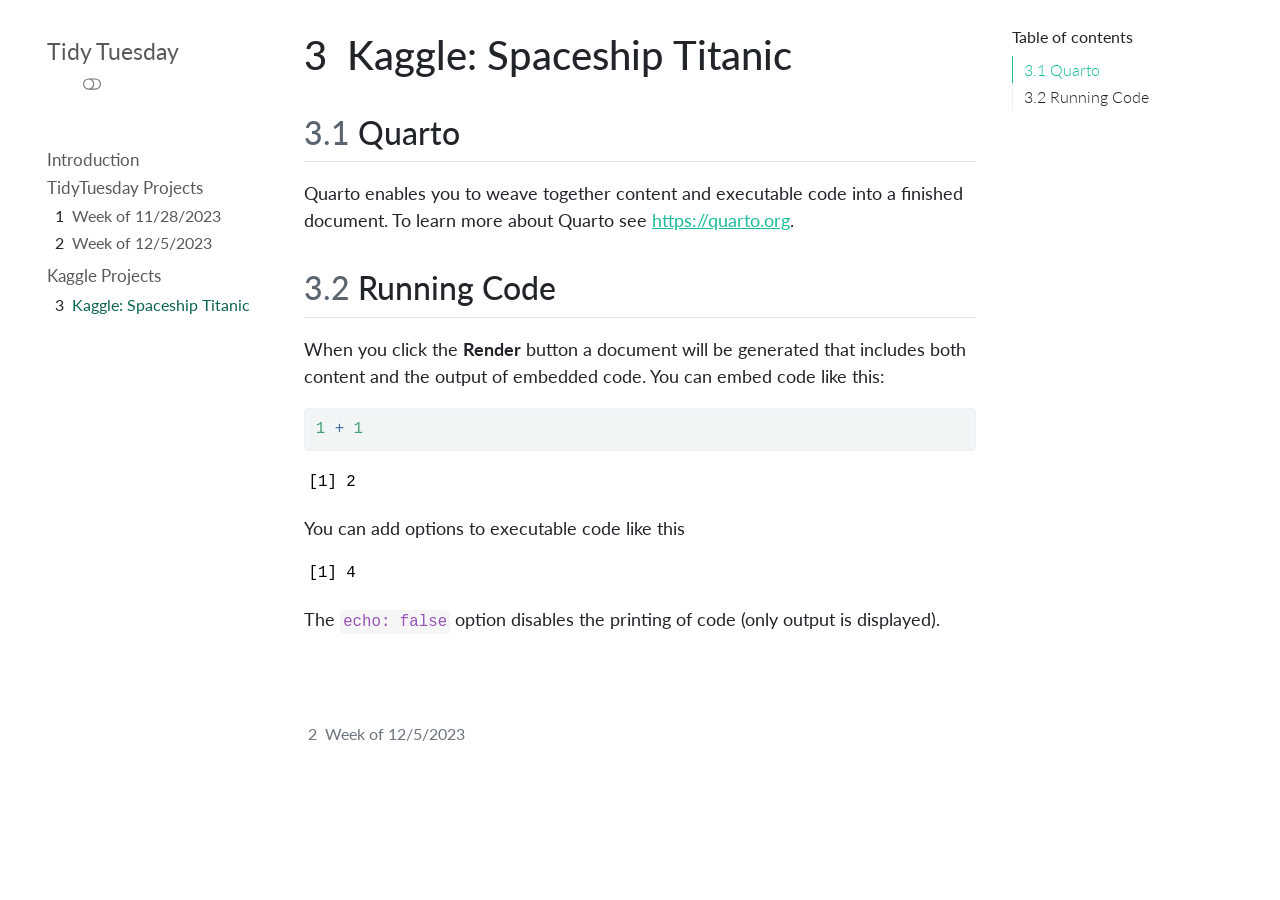
==== docs/kaggle_1_spaceship.html @ 932d3e87 "adding new section to bookdown" ====
<!DOCTYPE html>
<html xmlns="http://www.w3.org/1999/xhtml" lang="en" xml:lang="en"><head>

<meta charset="utf-8">
<meta name="generator" content="quarto-1.2.475">

<meta name="viewport" content="width=device-width, initial-scale=1.0, user-scalable=yes">


<title>Tidy Tuesday - 3&nbsp; Kaggle: Spaceship Titanic</title>
<style>
code{white-space: pre-wrap;}
span.smallcaps{font-variant: small-caps;}
div.columns{display: flex; gap: min(4vw, 1.5em);}
div.column{flex: auto; overflow-x: auto;}
div.hanging-indent{margin-left: 1.5em; text-indent: -1.5em;}
ul.task-list{list-style: none;}
ul.task-list li input[type="checkbox"] {
  width: 0.8em;
  margin: 0 0.8em 0.2em -1.6em;
  vertical-align: middle;
}
pre > code.sourceCode { white-space: pre; position: relative; }
pre > code.sourceCode > span { display: inline-block; line-height: 1.25; }
pre > code.sourceCode > span:empty { height: 1.2em; }
.sourceCode { overflow: visible; }
code.sourceCode > span { color: inherit; text-decoration: inherit; }
div.sourceCode { margin: 1em 0; }
pre.sourceCode { margin: 0; }
@media screen {
div.sourceCode { overflow: auto; }
}
@media print {
pre > code.sourceCode { white-space: pre-wrap; }
pre > code.sourceCode > span { text-indent: -5em; padding-left: 5em; }
}
pre.numberSource code
  { counter-reset: source-line 0; }
pre.numberSource code > span
  { position: relative; left: -4em; counter-increment: source-line; }
pre.numberSource code > span > a:first-child::before
  { content: counter(source-line);
    position: relative; left: -1em; text-align: right; vertical-align: baseline;
    border: none; display: inline-block;
    -webkit-touch-callout: none; -webkit-user-select: none;
    -khtml-user-select: none; -moz-user-select: none;
    -ms-user-select: none; user-select: none;
    padding: 0 4px; width: 4em;
    color: #aaaaaa;
  }
pre.numberSource { margin-left: 3em; border-left: 1px solid #aaaaaa;  padding-left: 4px; }
div.sourceCode
  {   }
@media screen {
pre > code.sourceCode > span > a:first-child::before { text-decoration: underline; }
}
code span.al { color: #ff0000; font-weight: bold; } /* Alert */
code span.an { color: #60a0b0; font-weight: bold; font-style: italic; } /* Annotation */
code span.at { color: #7d9029; } /* Attribute */
code span.bn { color: #40a070; } /* BaseN */
code span.bu { color: #008000; } /* BuiltIn */
code span.cf { color: #007020; font-weight: bold; } /* ControlFlow */
code span.ch { color: #4070a0; } /* Char */
code span.cn { color: #880000; } /* Constant */
code span.co { color: #60a0b0; font-style: italic; } /* Comment */
code span.cv { color: #60a0b0; font-weight: bold; font-style: italic; } /* CommentVar */
code span.do { color: #ba2121; font-style: italic; } /* Documentation */
code span.dt { color: #902000; } /* DataType */
code span.dv { color: #40a070; } /* DecVal */
code span.er { color: #ff0000; font-weight: bold; } /* Error */
code span.ex { } /* Extension */
code span.fl { color: #40a070; } /* Float */
code span.fu { color: #06287e; } /* Function */
code span.im { color: #008000; font-weight: bold; } /* Import */
code span.in { color: #60a0b0; font-weight: bold; font-style: italic; } /* Information */
code span.kw { color: #007020; font-weight: bold; } /* Keyword */
code span.op { color: #666666; } /* Operator */
code span.ot { color: #007020; } /* Other */
code span.pp { color: #bc7a00; } /* Preprocessor */
code span.sc { color: #4070a0; } /* SpecialChar */
code span.ss { color: #bb6688; } /* SpecialString */
code span.st { color: #4070a0; } /* String */
code span.va { color: #19177c; } /* Variable */
code span.vs { color: #4070a0; } /* VerbatimString */
code span.wa { color: #60a0b0; font-weight: bold; font-style: italic; } /* Warning */
</style>


<script src="site_libs/quarto-nav/quarto-nav.js"></script>
<script src="site_libs/quarto-nav/headroom.min.js"></script>
<script src="site_libs/clipboard/clipboard.min.js"></script>
<script src="site_libs/quarto-search/autocomplete.umd.js"></script>
<script src="site_libs/quarto-search/fuse.min.js"></script>
<script src="site_libs/quarto-search/quarto-search.js"></script>
<meta name="quarto:offset" content="./">
<link href="./week_12-5-2023.html" rel="prev">
<script src="site_libs/quarto-html/quarto.js"></script>
<script src="site_libs/quarto-html/popper.min.js"></script>
<script src="site_libs/quarto-html/tippy.umd.min.js"></script>
<script src="site_libs/quarto-html/anchor.min.js"></script>
<link href="site_libs/quarto-html/tippy.css" rel="stylesheet">
<link href="site_libs/quarto-html/quarto-syntax-highlighting.css" rel="stylesheet" class="quarto-color-scheme" id="quarto-text-highlighting-styles">
<link href="site_libs/quarto-html/quarto-syntax-highlighting-dark.css" rel="prefetch" class="quarto-color-scheme quarto-color-alternate" id="quarto-text-highlighting-styles">
<script src="site_libs/bootstrap/bootstrap.min.js"></script>
<link href="site_libs/bootstrap/bootstrap-icons.css" rel="stylesheet">
<link href="site_libs/bootstrap/bootstrap.min.css" rel="stylesheet" class="quarto-color-scheme" id="quarto-bootstrap" data-mode="light">
<link href="site_libs/bootstrap/bootstrap-dark.min.css" rel="prefetch" class="quarto-color-scheme quarto-color-alternate" id="quarto-bootstrap" data-mode="dark">
<script id="quarto-search-options" type="application/json">{
  "location": "sidebar",
  "copy-button": false,
  "collapse-after": 3,
  "panel-placement": "start",
  "type": "textbox",
  "limit": 20,
  "language": {
    "search-no-results-text": "No results",
    "search-matching-documents-text": "matching documents",
    "search-copy-link-title": "Copy link to search",
    "search-hide-matches-text": "Hide additional matches",
    "search-more-match-text": "more match in this document",
    "search-more-matches-text": "more matches in this document",
    "search-clear-button-title": "Clear",
    "search-detached-cancel-button-title": "Cancel",
    "search-submit-button-title": "Submit"
  }
}</script>


</head>

<body class="nav-sidebar floating">

<div id="quarto-search-results"></div>
  <header id="quarto-header" class="headroom fixed-top">
  <nav class="quarto-secondary-nav" data-bs-toggle="collapse" data-bs-target="#quarto-sidebar" aria-controls="quarto-sidebar" aria-expanded="false" aria-label="Toggle sidebar navigation" onclick="if (window.quartoToggleHeadroom) { window.quartoToggleHeadroom(); }">
    <div class="container-fluid d-flex justify-content-between">
      <h1 class="quarto-secondary-nav-title"><span class="chapter-number">3</span>&nbsp; <span class="chapter-title">Kaggle: Spaceship Titanic</span></h1>
      <button type="button" class="quarto-btn-toggle btn" aria-label="Show secondary navigation">
        <i class="bi bi-chevron-right"></i>
      </button>
    </div>
  </nav>
</header>
<!-- content -->
<div id="quarto-content" class="quarto-container page-columns page-rows-contents page-layout-article">
<!-- sidebar -->
  <nav id="quarto-sidebar" class="sidebar collapse sidebar-navigation floating overflow-auto">
    <div class="pt-lg-2 mt-2 text-left sidebar-header">
    <div class="sidebar-title mb-0 py-0">
      <a href="./">Tidy Tuesday</a> 
        <div class="sidebar-tools-main tools-wide">
    <a href="https://erik-king-vargas.carrd.co/" title="" class="sidebar-tool px-1"><i class="bi bi-share-fill"></i></a>
    <a href="https://www.linkedin.com/in/erikkingvargas/" title="" class="sidebar-tool px-1"><i class="bi bi-linkedin"></i></a>
    <a href="mailto:erik.king.vargas@gmail.com" title="" class="sidebar-tool px-1"><i class="bi bi-envelope"></i></a>
    <a href="https://github.com/erikvvargas/tidytuesdayprojects" title="Source Code" class="sidebar-tool px-1"><i class="bi bi-github"></i></a>
  <a href="" class="quarto-color-scheme-toggle sidebar-tool" onclick="window.quartoToggleColorScheme(); return false;" title="Toggle dark mode"><i class="bi"></i></a>
</div>
    </div>
      </div>
      <div class="mt-2 flex-shrink-0 align-items-center">
        <div class="sidebar-search">
        <div id="quarto-search" class="" title="Search"></div>
        </div>
      </div>
    <div class="sidebar-menu-container"> 
    <ul class="list-unstyled mt-1">
        <li class="sidebar-item">
  <div class="sidebar-item-container"> 
  <a href="./index.html" class="sidebar-item-text sidebar-link">Introduction</a>
  </div>
</li>
        <li class="sidebar-item sidebar-item-section">
      <div class="sidebar-item-container"> 
            <a class="sidebar-item-text sidebar-link text-start" data-bs-toggle="collapse" data-bs-target="#quarto-sidebar-section-1" aria-expanded="true">TidyTuesday Projects</a>
          <a class="sidebar-item-toggle text-start" data-bs-toggle="collapse" data-bs-target="#quarto-sidebar-section-1" aria-expanded="true">
            <i class="bi bi-chevron-right ms-2"></i>
          </a> 
      </div>
      <ul id="quarto-sidebar-section-1" class="collapse list-unstyled sidebar-section depth1 show">  
          <li class="sidebar-item">
  <div class="sidebar-item-container"> 
  <a href="./week_11-28-2023.html" class="sidebar-item-text sidebar-link"><span class="chapter-number">1</span>&nbsp; <span class="chapter-title">Week of 11/28/2023</span></a>
  </div>
</li>
          <li class="sidebar-item">
  <div class="sidebar-item-container"> 
  <a href="./week_12-5-2023.html" class="sidebar-item-text sidebar-link"><span class="chapter-number">2</span>&nbsp; <span class="chapter-title">Week of 12/5/2023</span></a>
  </div>
</li>
      </ul>
  </li>
        <li class="sidebar-item sidebar-item-section">
      <div class="sidebar-item-container"> 
            <a class="sidebar-item-text sidebar-link text-start" data-bs-toggle="collapse" data-bs-target="#quarto-sidebar-section-2" aria-expanded="true">Kaggle Projects</a>
          <a class="sidebar-item-toggle text-start" data-bs-toggle="collapse" data-bs-target="#quarto-sidebar-section-2" aria-expanded="true">
            <i class="bi bi-chevron-right ms-2"></i>
          </a> 
      </div>
      <ul id="quarto-sidebar-section-2" class="collapse list-unstyled sidebar-section depth1 show">  
          <li class="sidebar-item">
  <div class="sidebar-item-container"> 
  <a href="./kaggle_1_spaceship.html" class="sidebar-item-text sidebar-link active"><span class="chapter-number">3</span>&nbsp; <span class="chapter-title">Kaggle: Spaceship Titanic</span></a>
  </div>
</li>
      </ul>
  </li>
    </ul>
    </div>
</nav>
<!-- margin-sidebar -->
    <div id="quarto-margin-sidebar" class="sidebar margin-sidebar">
        <nav id="TOC" role="doc-toc" class="toc-active">
    <h2 id="toc-title">Table of contents</h2>
   
  <ul>
  <li><a href="#quarto" id="toc-quarto" class="nav-link active" data-scroll-target="#quarto"><span class="toc-section-number">3.1</span>  Quarto</a></li>
  <li><a href="#running-code" id="toc-running-code" class="nav-link" data-scroll-target="#running-code"><span class="toc-section-number">3.2</span>  Running Code</a></li>
  </ul>
</nav>
    </div>
<!-- main -->
<main class="content" id="quarto-document-content">

<header id="title-block-header" class="quarto-title-block default">
<div class="quarto-title">
<h1 class="title d-none d-lg-block"><span class="chapter-number">3</span>&nbsp; <span class="chapter-title">Kaggle: Spaceship Titanic</span></h1>
</div>



<div class="quarto-title-meta">

    
  
    
  </div>
  

</header>

<section id="quarto" class="level2" data-number="3.1">
<h2 data-number="3.1" class="anchored" data-anchor-id="quarto"><span class="header-section-number">3.1</span> Quarto</h2>
<p>Quarto enables you to weave together content and executable code into a finished document. To learn more about Quarto see <a href="https://quarto.org" class="uri">https://quarto.org</a>.</p>
</section>
<section id="running-code" class="level2" data-number="3.2">
<h2 data-number="3.2" class="anchored" data-anchor-id="running-code"><span class="header-section-number">3.2</span> Running Code</h2>
<p>When you click the <strong>Render</strong> button a document will be generated that includes both content and the output of embedded code. You can embed code like this:</p>
<div class="cell">
<div class="sourceCode cell-code" id="cb1"><pre class="sourceCode r code-with-copy"><code class="sourceCode r"><span id="cb1-1"><a href="#cb1-1" aria-hidden="true" tabindex="-1"></a><span class="dv">1</span> <span class="sc">+</span> <span class="dv">1</span></span></code><button title="Copy to Clipboard" class="code-copy-button"><i class="bi"></i></button></pre></div>
<div class="cell-output cell-output-stdout">
<pre><code>[1] 2</code></pre>
</div>
</div>
<p>You can add options to executable code like this</p>
<div class="cell">
<div class="cell-output cell-output-stdout">
<pre><code>[1] 4</code></pre>
</div>
</div>
<p>The <code>echo: false</code> option disables the printing of code (only output is displayed).</p>


</section>

</main> <!-- /main -->
<script id="quarto-html-after-body" type="application/javascript">
window.document.addEventListener("DOMContentLoaded", function (event) {
  const toggleBodyColorMode = (bsSheetEl) => {
    const mode = bsSheetEl.getAttribute("data-mode");
    const bodyEl = window.document.querySelector("body");
    if (mode === "dark") {
      bodyEl.classList.add("quarto-dark");
      bodyEl.classList.remove("quarto-light");
    } else {
      bodyEl.classList.add("quarto-light");
      bodyEl.classList.remove("quarto-dark");
    }
  }
  const toggleBodyColorPrimary = () => {
    const bsSheetEl = window.document.querySelector("link#quarto-bootstrap");
    if (bsSheetEl) {
      toggleBodyColorMode(bsSheetEl);
    }
  }
  toggleBodyColorPrimary();  
  const disableStylesheet = (stylesheets) => {
    for (let i=0; i < stylesheets.length; i++) {
      const stylesheet = stylesheets[i];
      stylesheet.rel = 'prefetch';
    }
  }
  const enableStylesheet = (stylesheets) => {
    for (let i=0; i < stylesheets.length; i++) {
      const stylesheet = stylesheets[i];
      stylesheet.rel = 'stylesheet';
    }
  }
  const manageTransitions = (selector, allowTransitions) => {
    const els = window.document.querySelectorAll(selector);
    for (let i=0; i < els.length; i++) {
      const el = els[i];
      if (allowTransitions) {
        el.classList.remove('notransition');
      } else {
        el.classList.add('notransition');
      }
    }
  }
  const toggleColorMode = (alternate) => {
    // Switch the stylesheets
    const alternateStylesheets = window.document.querySelectorAll('link.quarto-color-scheme.quarto-color-alternate');
    manageTransitions('#quarto-margin-sidebar .nav-link', false);
    if (alternate) {
      enableStylesheet(alternateStylesheets);
      for (const sheetNode of alternateStylesheets) {
        if (sheetNode.id === "quarto-bootstrap") {
          toggleBodyColorMode(sheetNode);
        }
      }
    } else {
      disableStylesheet(alternateStylesheets);
      toggleBodyColorPrimary();
    }
    manageTransitions('#quarto-margin-sidebar .nav-link', true);
    // Switch the toggles
    const toggles = window.document.querySelectorAll('.quarto-color-scheme-toggle');
    for (let i=0; i < toggles.length; i++) {
      const toggle = toggles[i];
      if (toggle) {
        if (alternate) {
          toggle.classList.add("alternate");     
        } else {
          toggle.classList.remove("alternate");
        }
      }
    }
    // Hack to workaround the fact that safari doesn't
    // properly recolor the scrollbar when toggling (#1455)
    if (navigator.userAgent.indexOf('Safari') > 0 && navigator.userAgent.indexOf('Chrome') == -1) {
      manageTransitions("body", false);
      window.scrollTo(0, 1);
      setTimeout(() => {
        window.scrollTo(0, 0);
        manageTransitions("body", true);
      }, 40);  
    }
  }
  const isFileUrl = () => { 
    return window.location.protocol === 'file:';
  }
  const hasAlternateSentinel = () => {  
    let styleSentinel = getColorSchemeSentinel();
    if (styleSentinel !== null) {
      return styleSentinel === "alternate";
    } else {
      return false;
    }
  }
  const setStyleSentinel = (alternate) => {
    const value = alternate ? "alternate" : "default";
    if (!isFileUrl()) {
      window.localStorage.setItem("quarto-color-scheme", value);
    } else {
      localAlternateSentinel = value;
    }
  }
  const getColorSchemeSentinel = () => {
    if (!isFileUrl()) {
      const storageValue = window.localStorage.getItem("quarto-color-scheme");
      return storageValue != null ? storageValue : localAlternateSentinel;
    } else {
      return localAlternateSentinel;
    }
  }
  let localAlternateSentinel = 'default';
  // Dark / light mode switch
  window.quartoToggleColorScheme = () => {
    // Read the current dark / light value 
    let toAlternate = !hasAlternateSentinel();
    toggleColorMode(toAlternate);
    setStyleSentinel(toAlternate);
  };
  // Ensure there is a toggle, if there isn't float one in the top right
  if (window.document.querySelector('.quarto-color-scheme-toggle') === null) {
    const a = window.document.createElement('a');
    a.classList.add('top-right');
    a.classList.add('quarto-color-scheme-toggle');
    a.href = "";
    a.onclick = function() { try { window.quartoToggleColorScheme(); } catch {} return false; };
    const i = window.document.createElement("i");
    i.classList.add('bi');
    a.appendChild(i);
    window.document.body.appendChild(a);
  }
  // Switch to dark mode if need be
  if (hasAlternateSentinel()) {
    toggleColorMode(true);
  } else {
    toggleColorMode(false);
  }
  const icon = "";
  const anchorJS = new window.AnchorJS();
  anchorJS.options = {
    placement: 'right',
    icon: icon
  };
  anchorJS.add('.anchored');
  const clipboard = new window.ClipboardJS('.code-copy-button', {
    target: function(trigger) {
      return trigger.previousElementSibling;
    }
  });
  clipboard.on('success', function(e) {
    // button target
    const button = e.trigger;
    // don't keep focus
    button.blur();
    // flash "checked"
    button.classList.add('code-copy-button-checked');
    var currentTitle = button.getAttribute("title");
    button.setAttribute("title", "Copied!");
    let tooltip;
    if (window.bootstrap) {
      button.setAttribute("data-bs-toggle", "tooltip");
      button.setAttribute("data-bs-placement", "left");
      button.setAttribute("data-bs-title", "Copied!");
      tooltip = new bootstrap.Tooltip(button, 
        { trigger: "manual", 
          customClass: "code-copy-button-tooltip",
          offset: [0, -8]});
      tooltip.show();    
    }
    setTimeout(function() {
      if (tooltip) {
        tooltip.hide();
        button.removeAttribute("data-bs-title");
        button.removeAttribute("data-bs-toggle");
        button.removeAttribute("data-bs-placement");
      }
      button.setAttribute("title", currentTitle);
      button.classList.remove('code-copy-button-checked');
    }, 1000);
    // clear code selection
    e.clearSelection();
  });
  function tippyHover(el, contentFn) {
    const config = {
      allowHTML: true,
      content: contentFn,
      maxWidth: 500,
      delay: 100,
      arrow: false,
      appendTo: function(el) {
          return el.parentElement;
      },
      interactive: true,
      interactiveBorder: 10,
      theme: 'quarto',
      placement: 'bottom-start'
    };
    window.tippy(el, config); 
  }
  const noterefs = window.document.querySelectorAll('a[role="doc-noteref"]');
  for (var i=0; i<noterefs.length; i++) {
    const ref = noterefs[i];
    tippyHover(ref, function() {
      // use id or data attribute instead here
      let href = ref.getAttribute('data-footnote-href') || ref.getAttribute('href');
      try { href = new URL(href).hash; } catch {}
      const id = href.replace(/^#\/?/, "");
      const note = window.document.getElementById(id);
      return note.innerHTML;
    });
  }
  const findCites = (el) => {
    const parentEl = el.parentElement;
    if (parentEl) {
      const cites = parentEl.dataset.cites;
      if (cites) {
        return {
          el,
          cites: cites.split(' ')
        };
      } else {
        return findCites(el.parentElement)
      }
    } else {
      return undefined;
    }
  };
  var bibliorefs = window.document.querySelectorAll('a[role="doc-biblioref"]');
  for (var i=0; i<bibliorefs.length; i++) {
    const ref = bibliorefs[i];
    const citeInfo = findCites(ref);
    if (citeInfo) {
      tippyHover(citeInfo.el, function() {
        var popup = window.document.createElement('div');
        citeInfo.cites.forEach(function(cite) {
          var citeDiv = window.document.createElement('div');
          citeDiv.classList.add('hanging-indent');
          citeDiv.classList.add('csl-entry');
          var biblioDiv = window.document.getElementById('ref-' + cite);
          if (biblioDiv) {
            citeDiv.innerHTML = biblioDiv.innerHTML;
          }
          popup.appendChild(citeDiv);
        });
        return popup.innerHTML;
      });
    }
  }
});
</script>
<nav class="page-navigation">
  <div class="nav-page nav-page-previous">
      <a href="./week_12-5-2023.html" class="pagination-link">
        <i class="bi bi-arrow-left-short"></i> <span class="nav-page-text"><span class="chapter-number">2</span>&nbsp; <span class="chapter-title">Week of 12/5/2023</span></span>
      </a>          
  </div>
  <div class="nav-page nav-page-next">
  </div>
</nav>
</div> <!-- /content -->



</body></html>
---- docs/site_libs/quarto-html/tippy.css ----
.tippy-box[data-animation=fade][data-state=hidden]{opacity:0}[data-tippy-root]{max-width:calc(100vw - 10px)}.tippy-box{position:relative;background-color:#333;color:#fff;border-radius:4px;font-size:14px;line-height:1.4;white-space:normal;outline:0;transition-property:transform,visibility,opacity}.tippy-box[data-placement^=top]>.tippy-arrow{bottom:0}.tippy-box[data-placement^=top]>.tippy-arrow:before{bottom:-7px;left:0;border-width:8px 8px 0;border-top-color:initial;transform-origin:center top}.tippy-box[data-placement^=bottom]>.tippy-arrow{top:0}.tippy-box[data-placement^=bottom]>.tippy-arrow:before{top:-7px;left:0;border-width:0 8px 8px;border-bottom-color:initial;transform-origin:center bottom}.tippy-box[data-placement^=left]>.tippy-arrow{right:0}.tippy-box[data-placement^=left]>.tippy-arrow:before{border-width:8px 0 8px 8px;border-left-color:initial;right:-7px;transform-origin:center left}.tippy-box[data-placement^=right]>.tippy-arrow{left:0}.tippy-box[data-placement^=right]>.tippy-arrow:before{left:-7px;border-width:8px 8px 8px 0;border-right-color:initial;transform-origin:center right}.tippy-box[data-inertia][data-state=visible]{transition-timing-function:cubic-bezier(.54,1.5,.38,1.11)}.tippy-arrow{width:16px;height:16px;color:#333}.tippy-arrow:before{content:"";position:absolute;border-color:transparent;border-style:solid}.tippy-content{position:relative;padding:5px 9px;z-index:1}
---- docs/site_libs/quarto-html/quarto-syntax-highlighting-dark.css ----
/* quarto syntax highlight colors */
:root {
  --quarto-hl-al-color: #f07178;
  --quarto-hl-an-color: #d4d0ab;
  --quarto-hl-at-color: #00e0e0;
  --quarto-hl-bn-color: #d4d0ab;
  --quarto-hl-bu-color: #abe338;
  --quarto-hl-ch-color: #abe338;
  --quarto-hl-co-color: #f8f8f2;
  --quarto-hl-cv-color: #ffd700;
  --quarto-hl-cn-color: #ffd700;
  --quarto-hl-cf-color: #ffa07a;
  --quarto-hl-dt-color: #ffa07a;
  --quarto-hl-dv-color: #d4d0ab;
  --quarto-hl-do-color: #f8f8f2;
  --quarto-hl-er-color: #f07178;
  --quarto-hl-ex-color: #00e0e0;
  --quarto-hl-fl-color: #d4d0ab;
  --quarto-hl-fu-color: #ffa07a;
  --quarto-hl-im-color: #abe338;
  --quarto-hl-in-color: #d4d0ab;
  --quarto-hl-kw-color: #ffa07a;
  --quarto-hl-op-color: #ffa07a;
  --quarto-hl-ot-color: #00e0e0;
  --quarto-hl-pp-color: #dcc6e0;
  --quarto-hl-re-color: #00e0e0;
  --quarto-hl-sc-color: #abe338;
  --quarto-hl-ss-color: #abe338;
  --quarto-hl-st-color: #abe338;
  --quarto-hl-va-color: #00e0e0;
  --quarto-hl-vs-color: #abe338;
  --quarto-hl-wa-color: #dcc6e0;
}

/* other quarto variables */
:root {
  --quarto-font-monospace: SFMono-Regular, Menlo, Monaco, Consolas, "Liberation Mono", "Courier New", monospace;
}

code span.al {
  font-weight: bold;
  color: #f07178;
}

code span.an {
  color: #d4d0ab;
}

code span.at {
  color: #00e0e0;
}

code span.bn {
  color: #d4d0ab;
}

code span.bu {
  color: #abe338;
}

code span.ch {
  color: #abe338;
}

code span.co {
  font-style: italic;
  color: #f8f8f2;
}

code span.cv {
  color: #ffd700;
}

code span.cn {
  color: #ffd700;
}

code span.cf {
  font-weight: bold;
  color: #ffa07a;
}

code span.dt {
  color: #ffa07a;
}

code span.dv {
  color: #d4d0ab;
}

code span.do {
  color: #f8f8f2;
}

code span.er {
  color: #f07178;
  text-decoration: underline;
}

code span.ex {
  font-weight: bold;
  color: #00e0e0;
}

code span.fl {
  color: #d4d0ab;
}

code span.fu {
  color: #ffa07a;
}

code span.im {
  color: #abe338;
}

code span.in {
  color: #d4d0ab;
}

code span.kw {
  font-weight: bold;
  color: #ffa07a;
}

pre > code.sourceCode > span {
  color: #f8f8f2;
}

code span {
  color: #f8f8f2;
}

code.sourceCode > span {
  color: #f8f8f2;
}

div.sourceCode,
div.sourceCode pre.sourceCode {
  color: #f8f8f2;
}

code span.op {
  color: #ffa07a;
}

code span.ot {
  color: #00e0e0;
}

code span.pp {
  color: #dcc6e0;
}

code span.re {
  color: #00e0e0;
}

code span.sc {
  color: #abe338;
}

code span.ss {
  color: #abe338;
}

code span.st {
  color: #abe338;
}

code span.va {
  color: #00e0e0;
}

code span.vs {
  color: #abe338;
}

code span.wa {
  color: #dcc6e0;
}

.prevent-inlining {
  content: "</";
}

/*# sourceMappingURL=935a306eefa94366c21e1a970dddb765.css.map */
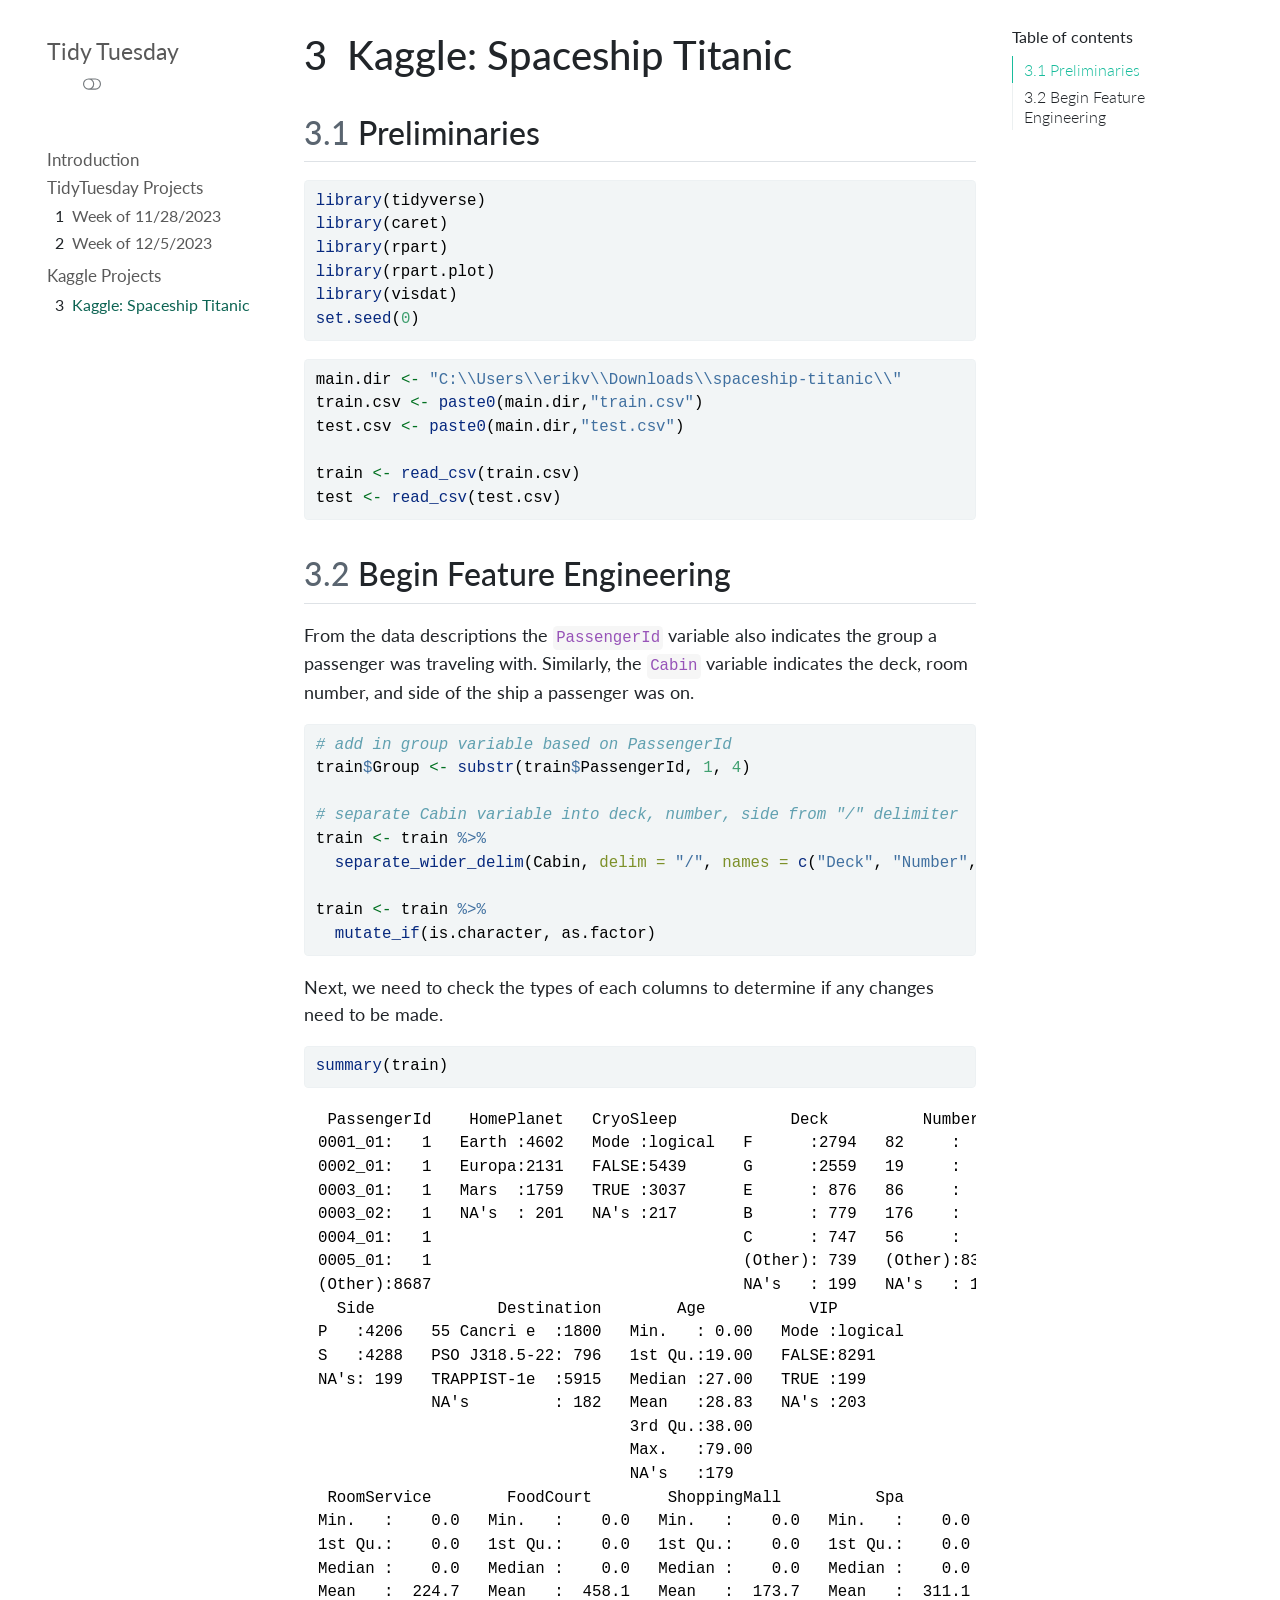
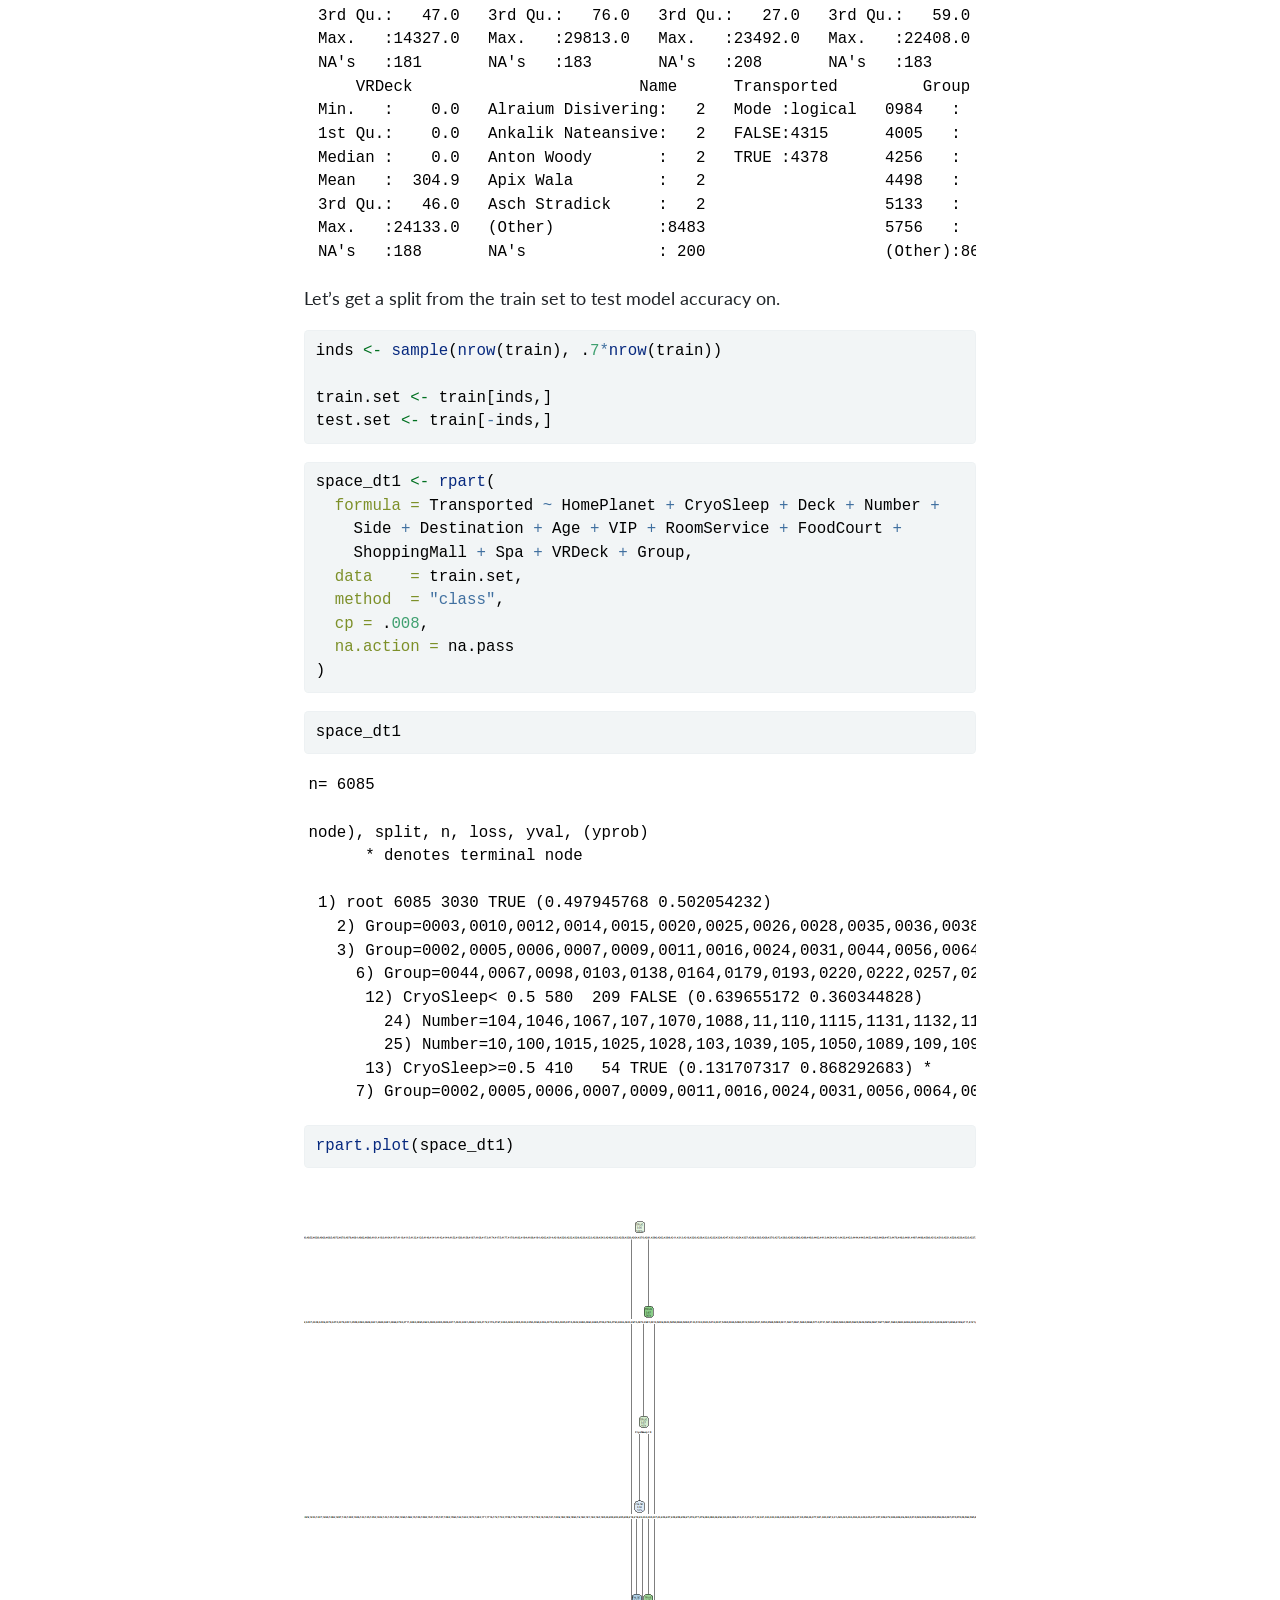
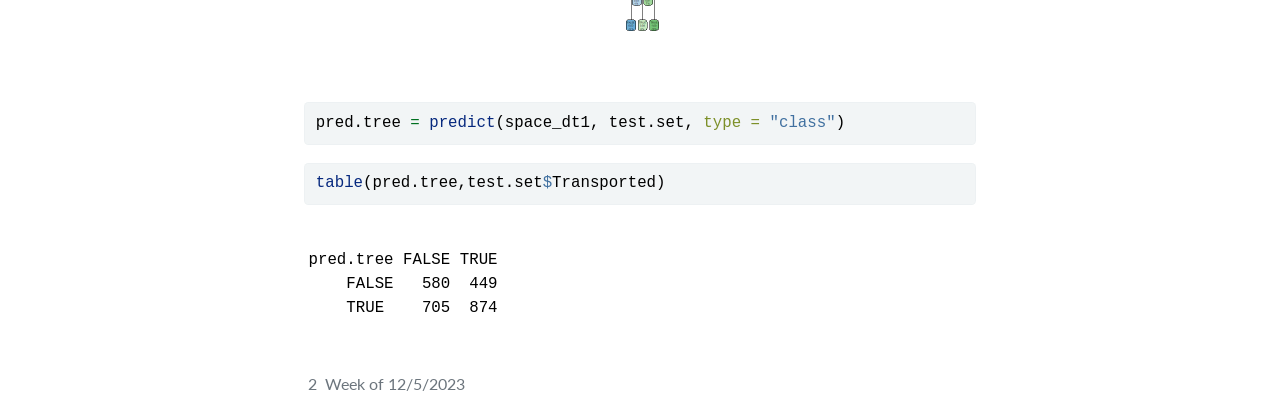
==== commit 71fe22d5: "add updated code for space analysis" ====
--- a/docs/kaggle_1_spaceship.html
+++ b/docs/kaggle_1_spaceship.html
@@ -213,8 +213,8 @@
     <h2 id="toc-title">Table of contents</h2>
    
   <ul>
-  <li><a href="#quarto" id="toc-quarto" class="nav-link active" data-scroll-target="#quarto"><span class="toc-section-number">3.1</span>  Quarto</a></li>
-  <li><a href="#running-code" id="toc-running-code" class="nav-link" data-scroll-target="#running-code"><span class="toc-section-number">3.2</span>  Running Code</a></li>
+  <li><a href="#preliminaries" id="toc-preliminaries" class="nav-link active" data-scroll-target="#preliminaries"><span class="toc-section-number">3.1</span>  Preliminaries</a></li>
+  <li><a href="#begin-feature-engineering" id="toc-begin-feature-engineering" class="nav-link" data-scroll-target="#begin-feature-engineering"><span class="toc-section-number">3.2</span>  Begin Feature Engineering</a></li>
   </ul>
 </nav>
     </div>
@@ -238,26 +238,132 @@
 
 </header>
 
-<section id="quarto" class="level2" data-number="3.1">
-<h2 data-number="3.1" class="anchored" data-anchor-id="quarto"><span class="header-section-number">3.1</span> Quarto</h2>
-<p>Quarto enables you to weave together content and executable code into a finished document. To learn more about Quarto see <a href="https://quarto.org" class="uri">https://quarto.org</a>.</p>
+<section id="preliminaries" class="level2" data-number="3.1">
+<h2 data-number="3.1" class="anchored" data-anchor-id="preliminaries"><span class="header-section-number">3.1</span> Preliminaries</h2>
+<div class="cell">
+<div class="sourceCode cell-code" id="cb1"><pre class="sourceCode r code-with-copy"><code class="sourceCode r"><span id="cb1-1"><a href="#cb1-1" aria-hidden="true" tabindex="-1"></a><span class="fu">library</span>(tidyverse)</span>
+<span id="cb1-2"><a href="#cb1-2" aria-hidden="true" tabindex="-1"></a><span class="fu">library</span>(caret)</span>
+<span id="cb1-3"><a href="#cb1-3" aria-hidden="true" tabindex="-1"></a><span class="fu">library</span>(rpart)</span>
+<span id="cb1-4"><a href="#cb1-4" aria-hidden="true" tabindex="-1"></a><span class="fu">library</span>(rpart.plot)</span>
+<span id="cb1-5"><a href="#cb1-5" aria-hidden="true" tabindex="-1"></a><span class="fu">library</span>(visdat)</span>
+<span id="cb1-6"><a href="#cb1-6" aria-hidden="true" tabindex="-1"></a><span class="fu">set.seed</span>(<span class="dv">0</span>)</span></code><button title="Copy to Clipboard" class="code-copy-button"><i class="bi"></i></button></pre></div>
+</div>
+<div class="cell">
+<div class="sourceCode cell-code" id="cb2"><pre class="sourceCode r code-with-copy"><code class="sourceCode r"><span id="cb2-1"><a href="#cb2-1" aria-hidden="true" tabindex="-1"></a>main.dir <span class="ot">&lt;-</span> <span class="st">"C:</span><span class="sc">\\</span><span class="st">Users</span><span class="sc">\\</span><span class="st">erikv</span><span class="sc">\\</span><span class="st">Downloads</span><span class="sc">\\</span><span class="st">spaceship-titanic</span><span class="sc">\\</span><span class="st">"</span></span>
+<span id="cb2-2"><a href="#cb2-2" aria-hidden="true" tabindex="-1"></a>train.csv <span class="ot">&lt;-</span> <span class="fu">paste0</span>(main.dir,<span class="st">"train.csv"</span>)</span>
+<span id="cb2-3"><a href="#cb2-3" aria-hidden="true" tabindex="-1"></a>test.csv <span class="ot">&lt;-</span> <span class="fu">paste0</span>(main.dir,<span class="st">"test.csv"</span>)</span>
+<span id="cb2-4"><a href="#cb2-4" aria-hidden="true" tabindex="-1"></a></span>
+<span id="cb2-5"><a href="#cb2-5" aria-hidden="true" tabindex="-1"></a>train <span class="ot">&lt;-</span> <span class="fu">read_csv</span>(train.csv)</span>
+<span id="cb2-6"><a href="#cb2-6" aria-hidden="true" tabindex="-1"></a>test <span class="ot">&lt;-</span> <span class="fu">read_csv</span>(test.csv)</span></code><button title="Copy to Clipboard" class="code-copy-button"><i class="bi"></i></button></pre></div>
+</div>
 </section>
-<section id="running-code" class="level2" data-number="3.2">
-<h2 data-number="3.2" class="anchored" data-anchor-id="running-code"><span class="header-section-number">3.2</span> Running Code</h2>
-<p>When you click the <strong>Render</strong> button a document will be generated that includes both content and the output of embedded code. You can embed code like this:</p>
-<div class="cell">
-<div class="sourceCode cell-code" id="cb1"><pre class="sourceCode r code-with-copy"><code class="sourceCode r"><span id="cb1-1"><a href="#cb1-1" aria-hidden="true" tabindex="-1"></a><span class="dv">1</span> <span class="sc">+</span> <span class="dv">1</span></span></code><button title="Copy to Clipboard" class="code-copy-button"><i class="bi"></i></button></pre></div>
+<section id="begin-feature-engineering" class="level2" data-number="3.2">
+<h2 data-number="3.2" class="anchored" data-anchor-id="begin-feature-engineering"><span class="header-section-number">3.2</span> Begin Feature Engineering</h2>
+<p>From the data descriptions the <code>PassengerId</code> variable also indicates the group a passenger was traveling with. Similarly, the <code>Cabin</code> variable indicates the deck, room number, and side of the ship a passenger was on.</p>
+<div class="cell">
+<div class="sourceCode cell-code" id="cb3"><pre class="sourceCode r code-with-copy"><code class="sourceCode r"><span id="cb3-1"><a href="#cb3-1" aria-hidden="true" tabindex="-1"></a><span class="co"># add in group variable based on PassengerId</span></span>
+<span id="cb3-2"><a href="#cb3-2" aria-hidden="true" tabindex="-1"></a>train<span class="sc">$</span>Group <span class="ot">&lt;-</span> <span class="fu">substr</span>(train<span class="sc">$</span>PassengerId, <span class="dv">1</span>, <span class="dv">4</span>)</span>
+<span id="cb3-3"><a href="#cb3-3" aria-hidden="true" tabindex="-1"></a></span>
+<span id="cb3-4"><a href="#cb3-4" aria-hidden="true" tabindex="-1"></a><span class="co"># separate Cabin variable into deck, number, side from "/" delimiter</span></span>
+<span id="cb3-5"><a href="#cb3-5" aria-hidden="true" tabindex="-1"></a>train <span class="ot">&lt;-</span> train <span class="sc">%&gt;%</span> </span>
+<span id="cb3-6"><a href="#cb3-6" aria-hidden="true" tabindex="-1"></a>  <span class="fu">separate_wider_delim</span>(Cabin, <span class="at">delim =</span> <span class="st">"/"</span>, <span class="at">names =</span> <span class="fu">c</span>(<span class="st">"Deck"</span>, <span class="st">"Number"</span>, <span class="st">"Side"</span>))</span>
+<span id="cb3-7"><a href="#cb3-7" aria-hidden="true" tabindex="-1"></a></span>
+<span id="cb3-8"><a href="#cb3-8" aria-hidden="true" tabindex="-1"></a>train <span class="ot">&lt;-</span> train <span class="sc">%&gt;%</span> </span>
+<span id="cb3-9"><a href="#cb3-9" aria-hidden="true" tabindex="-1"></a>  <span class="fu">mutate_if</span>(is.character, as.factor)</span></code><button title="Copy to Clipboard" class="code-copy-button"><i class="bi"></i></button></pre></div>
+</div>
+<p>Next, we need to check the types of each columns to determine if any changes need to be made.</p>
+<div class="cell">
+<div class="sourceCode cell-code" id="cb4"><pre class="sourceCode r code-with-copy"><code class="sourceCode r"><span id="cb4-1"><a href="#cb4-1" aria-hidden="true" tabindex="-1"></a><span class="fu">summary</span>(train)</span></code><button title="Copy to Clipboard" class="code-copy-button"><i class="bi"></i></button></pre></div>
 <div class="cell-output cell-output-stdout">
-<pre><code>[1] 2</code></pre>
-</div>
-</div>
-<p>You can add options to executable code like this</p>
-<div class="cell">
+<pre><code>  PassengerId    HomePlanet   CryoSleep            Deck          Number    
+ 0001_01:   1   Earth :4602   Mode :logical   F      :2794   82     :  28  
+ 0002_01:   1   Europa:2131   FALSE:5439      G      :2559   19     :  22  
+ 0003_01:   1   Mars  :1759   TRUE :3037      E      : 876   86     :  22  
+ 0003_02:   1   NA's  : 201   NA's :217       B      : 779   176    :  21  
+ 0004_01:   1                                 C      : 747   56     :  21  
+ 0005_01:   1                                 (Other): 739   (Other):8380  
+ (Other):8687                                 NA's   : 199   NA's   : 199  
+   Side             Destination        Age           VIP         
+ P   :4206   55 Cancri e  :1800   Min.   : 0.00   Mode :logical  
+ S   :4288   PSO J318.5-22: 796   1st Qu.:19.00   FALSE:8291     
+ NA's: 199   TRAPPIST-1e  :5915   Median :27.00   TRUE :199      
+             NA's         : 182   Mean   :28.83   NA's :203      
+                                  3rd Qu.:38.00                  
+                                  Max.   :79.00                  
+                                  NA's   :179                    
+  RoomService        FoodCourt        ShoppingMall          Spa         
+ Min.   :    0.0   Min.   :    0.0   Min.   :    0.0   Min.   :    0.0  
+ 1st Qu.:    0.0   1st Qu.:    0.0   1st Qu.:    0.0   1st Qu.:    0.0  
+ Median :    0.0   Median :    0.0   Median :    0.0   Median :    0.0  
+ Mean   :  224.7   Mean   :  458.1   Mean   :  173.7   Mean   :  311.1  
+ 3rd Qu.:   47.0   3rd Qu.:   76.0   3rd Qu.:   27.0   3rd Qu.:   59.0  
+ Max.   :14327.0   Max.   :29813.0   Max.   :23492.0   Max.   :22408.0  
+ NA's   :181       NA's   :183       NA's   :208       NA's   :183      
+     VRDeck                        Name      Transported         Group     
+ Min.   :    0.0   Alraium Disivering:   2   Mode :logical   0984   :   8  
+ 1st Qu.:    0.0   Ankalik Nateansive:   2   FALSE:4315      4005   :   8  
+ Median :    0.0   Anton Woody       :   2   TRUE :4378      4256   :   8  
+ Mean   :  304.9   Apix Wala         :   2                   4498   :   8  
+ 3rd Qu.:   46.0   Asch Stradick     :   2                   5133   :   8  
+ Max.   :24133.0   (Other)           :8483                   5756   :   8  
+ NA's   :188       NA's              : 200                   (Other):8645  </code></pre>
+</div>
+</div>
+<p>Let’s get a split from the train set to test model accuracy on.</p>
+<div class="cell">
+<div class="sourceCode cell-code" id="cb6"><pre class="sourceCode r code-with-copy"><code class="sourceCode r"><span id="cb6-1"><a href="#cb6-1" aria-hidden="true" tabindex="-1"></a>inds <span class="ot">&lt;-</span> <span class="fu">sample</span>(<span class="fu">nrow</span>(train), .<span class="dv">7</span><span class="sc">*</span><span class="fu">nrow</span>(train))</span>
+<span id="cb6-2"><a href="#cb6-2" aria-hidden="true" tabindex="-1"></a></span>
+<span id="cb6-3"><a href="#cb6-3" aria-hidden="true" tabindex="-1"></a>train.set <span class="ot">&lt;-</span> train[inds,]</span>
+<span id="cb6-4"><a href="#cb6-4" aria-hidden="true" tabindex="-1"></a>test.set <span class="ot">&lt;-</span> train[<span class="sc">-</span>inds,]</span></code><button title="Copy to Clipboard" class="code-copy-button"><i class="bi"></i></button></pre></div>
+</div>
+<div class="cell">
+<div class="sourceCode cell-code" id="cb7"><pre class="sourceCode r code-with-copy"><code class="sourceCode r"><span id="cb7-1"><a href="#cb7-1" aria-hidden="true" tabindex="-1"></a>space_dt1 <span class="ot">&lt;-</span> <span class="fu">rpart</span>(</span>
+<span id="cb7-2"><a href="#cb7-2" aria-hidden="true" tabindex="-1"></a>  <span class="at">formula =</span> Transported <span class="sc">~</span> HomePlanet <span class="sc">+</span> CryoSleep <span class="sc">+</span> Deck <span class="sc">+</span> Number <span class="sc">+</span> </span>
+<span id="cb7-3"><a href="#cb7-3" aria-hidden="true" tabindex="-1"></a>    Side <span class="sc">+</span> Destination <span class="sc">+</span> Age <span class="sc">+</span> VIP <span class="sc">+</span> RoomService <span class="sc">+</span> FoodCourt <span class="sc">+</span> </span>
+<span id="cb7-4"><a href="#cb7-4" aria-hidden="true" tabindex="-1"></a>    ShoppingMall <span class="sc">+</span> Spa <span class="sc">+</span> VRDeck <span class="sc">+</span> Group,</span>
+<span id="cb7-5"><a href="#cb7-5" aria-hidden="true" tabindex="-1"></a>  <span class="at">data    =</span> train.set,</span>
+<span id="cb7-6"><a href="#cb7-6" aria-hidden="true" tabindex="-1"></a>  <span class="at">method  =</span> <span class="st">"class"</span>,</span>
+<span id="cb7-7"><a href="#cb7-7" aria-hidden="true" tabindex="-1"></a>  <span class="at">cp =</span> .<span class="dv">008</span>,</span>
+<span id="cb7-8"><a href="#cb7-8" aria-hidden="true" tabindex="-1"></a>  <span class="at">na.action =</span> na.pass</span>
+<span id="cb7-9"><a href="#cb7-9" aria-hidden="true" tabindex="-1"></a>)</span></code><button title="Copy to Clipboard" class="code-copy-button"><i class="bi"></i></button></pre></div>
+</div>
+<div class="cell">
+<div class="sourceCode cell-code" id="cb8"><pre class="sourceCode r code-with-copy"><code class="sourceCode r"><span id="cb8-1"><a href="#cb8-1" aria-hidden="true" tabindex="-1"></a>space_dt1</span></code><button title="Copy to Clipboard" class="code-copy-button"><i class="bi"></i></button></pre></div>
 <div class="cell-output cell-output-stdout">
-<pre><code>[1] 4</code></pre>
-</div>
-</div>
-<p>The <code>echo: false</code> option disables the printing of code (only output is displayed).</p>
+<pre><code>n= 6085 
+
+node), split, n, loss, yval, (yprob)
+      * denotes terminal node
+
+ 1) root 6085 3030 TRUE (0.497945768 0.502054232)  
+   2) Group=0003,0010,0012,0014,0015,0020,0025,0026,0028,0035,0036,0038,0039,0051,0052,0058,0061,0062,0066,0068,0070,0071,0072,0073,0081,0086,0097,0099,0102,0105,0108,0110,0122,0123,0127,0128,0133,0136,0140,0141,0146,0148,0151,0152,0160,0167,0169,0174,0178,0181,0186,0189,0190,0192,0197,0199,0207,0211,0212,0213,0221,0223,0224,0229,0232,0233,0234,0241,0242,0245,0248,0250,0252,0258,0260,0261,0267,0270,0278,0286,0288,0301,0302,0304,0305,0309,0310,0314,0320,0326,0331,0334,0336,0341,0343,0347,0352,0360,0365,0372,0373,0375,0377,0382,0383,0385,0387,0388,0395,0398,0401,0407,0408,0409,0410,0411,0413,0415,0432,0436,0437,0442,0444,0445,0456,0457,0463,0466,0468,0472,0477,0482,0485,0487,0488,0501,0502,0516,0520,0522,0528,0529,0534,0537,0545,0547,0551,0559,0561,0563,0573,0576,0577,0581,0587,0589,0591,0594,0598,0603,0607,0618,0629,0633,0634,0636,0637,0641,0645,0656,0657,0658,0660,0661,0664,0668,0669,0672,0674,0678,0679,0680,0685,0687,0688,0691,0702,0713,0724,0726,0732,0734,0736,0737,0740,0746,0757,0762,0764,0767,0770,0771,0773,0781,0785,0787,0791,0793,0795,0797,0808,0809,0815,0816,0817,0824,0834,0835,0836,0839,0845,0846,0860,0863,0867,0869,0870,0874,0875,0878,0879,0881,0898,0904,0907,0913,0915,0918,0919,0921,0924,0927,0933,0935,0941,0942,0944,0952,0953,0960,0966,0968,0971,0976,0978,0987,0988,0989,0990,0991,0992,0993,0994,0997,1000,1005,1006,1013,1024,1025,1026,1030,1032,1034,1038,1043,1045,1051,1052,1053,1058,1062,1068,1076,1078,1079,1080,1082,1084,1085,1088,1096,1099,1100,1102,1114,1117,1123,1130,1132,1144,1146,1149,1156,1166,1169,1170,1186,1187,1191,1192,1197,1199,1203,1206,1208,1210,1212,1218,1220,1221,1222,1230,1231,1243,1246,1254,1256,1261,1263,1264,1269,1273,1274,1278,1281,1282,1283,1285,1288,1289,1291,1293,1300,1304,1307,1317,1324,1325,1326,1333,1335,1337,1340,1348,1350,1351,1352,1362,1365,1370,1375,1376,1380,1382,1385,1387,1391,1393,1397,1404,1407,1408,1410,1413,1414,1416,1420,1421,1427,1430,1434,1438,1439,1450,1452,1453,1454,1457,1458,1465,1467,1478,1481,1484,1489,1490,1493,1499,1500,1501,1503,1507,1509,1515,1526,1531,1533,1542,1544,1552,1555,1558,1560,1561,1562,1572,1573,1576,1578,1580,1584,1601,1604,1608,1614,1617,1625,1635,1636,1638,1647,1649,1653,1656,1657,1659,1660,1661,1662,1668,1669,1670,1671,1672,1673,1674,1676,1681,1687,1688,1691,1695,1697,1708,1709,1712,1713,1714,1715,1725,1728,1738,1740,1742,1745,1748,1749,1755,1757,1758,1761,1766,1768,1772,1776,1778,1782,1783,1785,1792,1798,1799,1802,1803,1806,1807,1808,1811,1813,1817,1821,1826,1831,1833,1843,1846,1848,1849,1850,1860,1864,1865,1866,1872,1874,1877,1879,1880,1884,1886,1887,1889,1890,1891,1898,1899,1902,1903,1905,1906,1907,1908,1911,1920,1925,1926,1927,1935,1937,1939,1940,1941,1942,1945,1946,1947,1953,1963,1964,1971,1974,1975,1979,1981,1983,1988,1991,1993,1995,1996,1999,2001,2003,2006,2011,2028,2029,2038,2042,2056,2060,2062,2073,2075,2080,2082,2084,2085,2089,2091,2092,2096,2102,2104,2105,2107,2111,2112,2116,2117,2118,2121,2124,2126,2131,2135,2143,2144,2145,2150,2153,2154,2156,2163,2167,2168,2171,2179,2180,2182,2183,2186,2188,2189,2190,2200,2202,2203,2206,2210,2212,2225,2229,2232,2235,2241,2251,2252,2253,2254,2262,2263,2273,2275,2277,2282,2284,2287,2288,2291,2295,2298,2299,2300,2302,2305,2309,2311,2312,2313,2314,2317,2325,2332,2339,2340,2349,2356,2357,2361,2366,2368,2369,2382,2384,2385,2389,2391,2395,2397,2398,2399,2402,2403,2414,2417,2423,2429,2431,2432,2435,2436,2441,2443,2444,2445,2451,2452,2454,2455,2456,2461,2462,2463,2467,2470,2471,2472,2475,2476,2478,2479,2480,2483,2486,2491,2497,2498,2500,2502,2505,2506,2509,2513,2516,2520,2521,2530,2534,2540,2542,2545,2546,2548,2549,2551,2559,2561,2574,2580,2581,2582,2584,2590,2591,2592,2593,2598,2602,2606,2616,2617,2619,2622,2624,2626,2638,2640,2641,2646,2647,2648,2649,2650,2655,2658,2660,2662,2666,2668,2670,2672,2677,2684,2685,2692,2693,2695,2697,2698,2704,2717,2720,2725,2727,2736,2738,2741,2743,2745,2746,2752,2753,2754,2756,2759,2760,2762,2765,2770,2773,2774,2781,2783,2787,2788,2789,2796,2801,2805,2806,2807,2810,2817,2819,2837,2838,2843,2854,2856,2857,2863,2867,2873,2876,2880,2881,2884,2890,2891,2894,2905,2906,2908,2909,2926,2934,2935,2941,2943,2944,2949,2950,2956,2959,2961,2964,2965,2969,2970,2975,2979,2984,2988,2993,2996,3000,3006,3010,3012,3013,3018,3019,3020,3021,3022,3027,3032,3033,3034,3039,3040,3042,3044,3047,3053,3054,3055,3060,3061,3062,3066,3071,3085,3088,3092,3095,3103,3111,3112,3114,3116,3117,3118,3119,3138,3140,3158,3163,3164,3179,3180,3181,3192,3195,3196,3200,3201,3203,3204,3210,3211,3212,3213,3217,3219,3220,3221,3223,3227,3235,3236,3237,3240,3241,3247,3252,3253,3259,3262,3268,3273,3274,3276,3283,3295,3297,3299,3300,3305,3308,3309,3312,3314,3319,3328,3339,3343,3348,3352,3357,3359,3363,3370,3371,3380,3381,3382,3384,3387,3391,3395,3402,3406,3409,3420,3421,3425,3426,3432,3440,3442,3445,3447,3449,3453,3454,3461,3464,3465,3467,3473,3478,3483,3487,3488,3492,3496,3501,3511,3512,3514,3515,3527,3534,3535,3539,3546,3547,3550,3553,3562,3564,3567,3568,3572,3573,3577,3579,3586,3588,3591,3606,3614,3619,3622,3624,3630,3636,3640,3642,3648,3652,3654,3655,3660,3671,3677,3679,3686,3691,3692,3700,3704,3705,3710,3714,3715,3733,3739,3745,3755,3767,3771,3774,3785,3786,3788,3797,3801,3803,3804,3805,3810,3815,3816,3818,3822,3826,3830,3831,3832,3835,3841,3842,3847,3848,3862,3866,3868,3874,3879,3897,3903,3904,3913,3919,3930,3931,3935,3936,3939,3940,3944,3945,3952,3954,3958,3959,3960,3962,3968,3971,3981,3986,3988,3991,3995,3997,3999,4002,4010,4014,4016,4018,4021,4022,4023,4030,4034,4036,4038,4039,4040,4043,4045,4049,4050,4055,4058,4060,4065,4075,4078,4079,4081,4082,4098,4101,4103,4104,4107,4110,4115,4132,4135,4140,4141,4143,4144,4152,4158,4159,4167,4168,4173,4174,4175,4177,4178,4182,4184,4189,4191,4203,4214,4219,4220,4222,4229,4230,4233,4239,4243,4246,4253,4256,4258,4264,4270,4291,4296,4303,4309,4311,4312,4316,4320,4329,4333,4335,4339,4347,4351,4354,4357,4359,4365,4369,4370,4373,4392,4395,4396,4399,4402,4403,4413,4424,4431,4432,4433,4444,4445,4453,4465,4469,4473,4476,4483,4491,4497,4498,4508,4512,4518,4521,4529,4530,4535,4537,4538,4543,4549,4553,4557,4558,4561,4564,4565,4568,4569,4572,4574,4575,4576,4586,4587,4594,4602,4603,4605,4606,4609,4610,4617,4620,4624,4634,4637,4641,4649,4656,4657,4658,4659,4661,4664,4665,4673,4678,4690,4691,4699,4708,4710,4711,4713,4714,4738,4748,4750,4752,4753,4754,4758,4759,4772,4780,4787,4790,4801,4803,4807,4810,4823,4830,4832,4838,4841,4842,4853,4857,4862,4863,4870,4871,4876,4878,4879,4880,4882,4886,4889,4892,4896,4897,4901,4904,4909,4911,4915,4924,4937,4941,4944,4946,4950,4964,4970,4978,4979,4980,4989,4990,4991,4999,5007,5010,5015,5016,5023,5025,5027,5034,5040,5050,5051,5059,5062,5064,5069,5072,5074,5076,5080,5083,5087,5090,5091,5111,5120,5124,5125,5128,5136,5154,5158,5162,5167,5171,5174,5176,5185,5186,5187,5188,5190,5198,5199,5201,5206,5207,5208,5211,5214,5216,5218,5221,5229,5235,5244,5249,5256,5257,5265,5266,5273,5274,5275,5279,5281,5315,5320,5327,5331,5340,5345,5347,5350,5354,5356,5359,5378,5380,5383,5387,5392,5396,5401,5402,5408,5410,5414,5415,5418,5421,5423,5425,5430,5435,5436,5440,5443,5445,5454,5459,5462,5467,5470,5475,5483,5485,5490,5491,5492,5500,5504,5507,5508,5515,5521,5523,5526,5527,5528,5529,5537,5539,5544,5546,5556,5560,5561,5569,5574,5575,5582,5586,5591,5594,5599,5603,5609,5610,5625,5627,5628,5643,5644,5648,5653,5659,5662,5667,5671,5674,5677,5685,5686,5687,5689,5692,5711,5719,5722,5723,5727,5730,5732,5736,5740,5747,5750,5756,5757,5763,5765,5772,5776,5778,5785,5786,5796,5804,5806,5808,5818,5828,5829,5831,5834,5837,5840,5847,5849,5852,5857,5886,5888,5902,5903,5906,5913,5915,5924,5927,5933,5939,5950,5953,5954,5955,5956,5957,5963,5968,5971,5976,5988,5989,5994,6000,6011,6014,6016,6020,6022,6025,6038,6041,6045,6052,6055,6058,6064,6066,6067,6069,6070,6082,6087,6098,6101,6108,6115,6116,6117,6118,6127,6128,6135,6136,6141,6145,6146,6155,6156,6157,6162,6170,6171,6175,6178,6181,6182,6194,6205,6207,6215,6218,6220,6222,6225,6230,6236,6239,6241,6246,6252,6264,6265,6270,6273,6279,6282,6283,6293,6301,6308,6313,6315,6316,6317,6319,6325,6328,6335,6338,6339,6340,6348,6363,6367,6368,6371,6374,6380,6385,6396,6397,6399,6402,6408,6409,6412,6413,6418,6421,6422,6430,6431,6448,6449,6453,6455,6456,6458,6459,6463,6464,6470,6478,6489,6494,6500,6508,6510,6511,6513,6517,6520,6525,6530,6535,6539,6541,6546,6549,6557,6562,6565,6567,6568,6572,6574,6580,6591,6601,6606,6624,6626,6628,6631,6643,6649,6650,6652,6660,6663,6670,6673,6674,6675,6684,6697,6698,6699,6713,6718,6725,6744,6745,6753,6757,6758,6773,6774,6776,6778,6782,6796,6802,6805,6808,6813,6816,6817,6821,6822,6829,6839,6850,6853,6854,6857,6863,6866,6869,6880,6887,6901,6903,6910,6912,6913,6917,6920,6934,6946,6949,6954,6962,6963,6966,6967,6970,6973,6979,6981,6985,6990,6995,6996,6997,6999,7002,7011,7016,7018,7019,7034,7044,7045,7051,7053,7056,7060,7068,7072,7077,7078,7079,7084,7086,7088,7090,7093,7097,7104,7110,7116,7119,7120,7128,7132,7133,7137,7140,7144,7151,7155,7157,7162,7166,7170,7175,7180,7186,7191,7197,7199,7202,7206,7210,7219,7226,7227,7232,7233,7234,7235,7238,7246,7247,7249,7252,7255,7256,7257,7260,7268,7271,7274,7280,7284,7290,7292,7297,7302,7303,7309,7310,7311,7320,7322,7326,7328,7330,7332,7334,7336,7337,7338,7339,7343,7358,7365,7366,7367,7370,7372,7379,7385,7390,7391,7392,7394,7395,7399,7401,7408,7411,7416,7422,7428,7429,7430,7431,7442,7444,7448,7449,7450,7477,7486,7494,7495,7501,7506,7508,7510,7512,7513,7514,7517,7522,7538,7544,7545,7553,7561,7567,7568,7569,7572,7573,7599,7601,7605,7609,7620,7623,7625,7626,7630,7632,7633,7647,7656,7669,7671,7677,7679,7680,7682,7688,7689,7692,7700,7707,7709,7714,7715,7717,7720,7724,7728,7736,7739,7741,7743,7748,7753,7760,7763,7764,7769,7770,7775,7776,7778,7782,7785,7786,7788,7789,7791,7793,7801,7802,7806,7808,7810,7812,7821,7828,7830,7832,7834,7835,7839,7840,7841,7849,7850,7852,7856,7858,7861,7866,7868,7872,7877,7878,7879,7881,7882,7884,7899,7902,7905,7910,7916,7924,7929,7936,7937,7939,7940,7947,7952,7955,7960,7962,7967,7974,7981,7986,7987,7989,7994,7996,8005,8006,8016,8018,8021,8027,8029,8034,8036,8037,8042,8049,8052,8053,8055,8058,8067,8075,8076,8078,8082,8083,8084,8088,8091,8102,8105,8107,8108,8112,8116,8118,8119,8122,8123,8124,8130,8133,8136,8137,8138,8148,8149,8152,8153,8156,8158,8159,8161,8164,8165,8168,8171,8176,8177,8197,8199,8204,8205,8213,8219,8222,8225,8232,8233,8235,8238,8239,8244,8248,8252,8273,8281,8282,8287,8288,8289,8295,8301,8303,8306,8313,8316,8318,8326,8328,8329,8330,8335,8339,8341,8345,8346,8363,8366,8373,8377,8378,8379,8381,8382,8383,8384,8386,8392,8393,8394,8395,8406,8407,8409,8410,8420,8423,8427,8437,8442,8447,8454,8457,8460,8466,8468,8470,8471,8475,8479,8480,8482,8487,8502,8503,8509,8514,8521,8523,8528,8530,8535,8536,8539,8540,8545,8548,8551,8552,8561,8566,8570,8571,8572,8580,8585,8586,8587,8589,8592,8594,8602,8603,8606,8611,8612,8618,8619,8620,8623,8624,8628,8633,8634,8639,8642,8643,8644,8646,8656,8661,8664,8667,8672,8680,8683,8688,8694,8700,8701,8703,8704,8708,8709,8710,8722,8723,8727,8729,8732,8733,8749,8750,8751,8752,8753,8754,8759,8771,8773,8779,8780,8789,8797,8798,8811,8812,8813,8815,8819,8822,8826,8834,8836,8840,8845,8850,8852,8874,8883,8886,8889,8890,8892,8906,8918,8932,8940,8945,8954,8955,8956,8966,8967,8975,8977,8978,8981,8983,8985,8986,8993,8996,9001,9008,9011,9012,9018,9019,9028,9029,9030,9031,9032,9035,9037,9048,9052,9057,9059,9060,9061,9066,9068,9075,9076,9078,9080,9085,9099,9101,9103,9108,9110,9119,9127,9128,9132,9136,9137,9139,9142,9144,9148,9150,9160,9164,9165,9167,9170,9172,9178,9179,9180,9188,9189,9193,9194,9197,9202,9219,9221,9225,9234,9237,9239,9241,9247,9254,9257,9261 2684   90 FALSE (0.966467958 0.033532042) *
+   3) Group=0002,0005,0006,0007,0009,0011,0016,0024,0031,0044,0056,0064,0067,0074,0076,0077,0082,0084,0085,0088,0090,0091,0092,0098,0103,0111,0112,0115,0116,0119,0120,0129,0138,0139,0144,0147,0149,0163,0164,0165,0171,0172,0173,0179,0182,0183,0193,0195,0198,0200,0201,0202,0206,0220,0222,0225,0240,0244,0251,0255,0257,0263,0265,0269,0275,0277,0282,0285,0287,0290,0291,0294,0297,0307,0313,0315,0316,0327,0330,0333,0337,0340,0346,0348,0350,0355,0356,0358,0361,0368,0371,0376,0378,0380,0381,0384,0391,0412,0417,0423,0425,0427,0428,0429,0430,0431,0433,0434,0435,0438,0446,0448,0449,0452,0453,0454,0460,0461,0465,0471,0474,0476,0481,0490,0498,0499,0500,0503,0504,0507,0510,0512,0513,0515,0518,0523,0525,0527,0531,0538,0539,0540,0548,0549,0552,0553,0555,0556,0560,0564,0566,0567,0568,0569,0570,0571,0575,0579,0580,0582,0583,0585,0586,0596,0597,0599,0600,0602,0608,0611,0612,0614,0615,0623,0631,0635,0638,0642,0643,0644,0646,0647,0650,0655,0659,0663,0684,0686,0690,0693,0696,0697,0699,0701,0703,0704,0705,0707,0709,0712,0714,0715,0727,0729,0753,0754,0756,0761,0765,0768,0769,0772,0776,0784,0789,0790,0796,0802,0805,0811,0813,0820,0823,0825,0828,0830,0833,0848,0849,0850,0853,0859,0865,0868,0885,0899,0901,0902,0906,0910,0912,0922,0923,0925,0926,0928,0930,0931,0932,0938,0939,0946,0949,0956,0957,0961,0964,0969,0982,0984,0985,0995,0998,1002,1008,1012,1014,1020,1027,1029,1035,1036,1040,1041,1047,1049,1056,1063,1066,1075,1083,1086,1089,1095,1097,1108,1110,1112,1121,1136,1140,1141,1147,1148,1153,1154,1155,1161,1162,1163,1165,1167,1173,1174,1177,1179,1182,1190,1193,1195,1198,1211,1216,1223,1225,1228,1229,1232,1233,1234,1238,1239,1242,1255,1267,1279,1280,1284,1287,1292,1294,1299,1302,1306,1308,1309,1311,1312,1316,1323,1330,1331,1347,1353,1355,1366,1377,1378,1381,1383,1384,1386,1389,1390,1398,1402,1423,1424,1425,1426,1431,1442,1443,1444,1445,1451,1455,1460,1474,1479,1488,1491,1506,1511,1520,1523,1524,1525,1527,1528,1529,1540,1541,1548,1567,1568,1569,1579,1581,1585,1588,1590,1592,1594,1596,1603,1606,1611,1612,1615,1619,1621,1624,1628,1630,1633,1640,1646,1651,1655,1658,1663,1682,1685,1694,1698,1700,1704,1710,1717,1731,1734,1739,1746,1747,1752,1753,1762,1764,1767,1771,1774,1779,1781,1796,1797,1800,1805,1816,1818,1823,1828,1829,1844,1853,1855,1856,1859,1861,1868,1881,1888,1892,1897,1901,1916,1918,1923,1928,1933,1956,1959,1960,1961,1962,1967,1969,1973,1976,1977,1980,1984,1985,1994,1997,2007,2009,2019,2024,2026,2027,2040,2043,2045,2051,2052,2055,2059,2061,2066,2067,2070,2071,2074,2081,2086,2087,2088,2094,2097,2099,2100,2114,2115,2120,2123,2127,2133,2137,2139,2142,2147,2149,2158,2159,2161,2162,2164,2172,2173,2177,2196,2201,2204,2211,2215,2219,2220,2221,2224,2234,2238,2239,2243,2256,2257,2261,2264,2267,2269,2270,2272,2274,2278,2281,2289,2296,2301,2303,2306,2308,2310,2315,2321,2327,2336,2338,2341,2347,2353,2363,2364,2365,2374,2375,2387,2404,2406,2409,2419,2421,2424,2426,2438,2439,2442,2446,2449,2453,2458,2460,2474,2477,2489,2492,2499,2503,2508,2510,2515,2519,2522,2526,2527,2528,2531,2532,2537,2544,2547,2550,2552,2555,2557,2558,2560,2562,2565,2572,2588,2589,2594,2595,2596,2597,2601,2607,2618,2625,2628,2631,2645,2651,2661,2663,2664,2675,2676,2683,2690,2701,2702,2707,2708,2709,2713,2718,2722,2723,2724,2729,2730,2732,2734,2737,2739,2740,2748,2750,2751,2755,2758,2763,2764,2768,2778,2785,2786,2790,2792,2793,2795,2798,2799,2802,2809,2812,2813,2814,2818,2820,2821,2822,2823,2824,2831,2834,2839,2847,2853,2858,2859,2860,2861,2862,2865,2866,2870,2871,2872,2875,2878,2883,2892,2897,2900,2901,2907,2919,2920,2925,2928,2929,2938,2940,2948,2954,2968,2971,2972,2982,2983,2990,2995,2998,3001,3003,3004,3009,3024,3025,3029,3030,3050,3063,3064,3065,3067,3073,3081,3082,3084,3087,3090,3091,3093,3096,3099,3100,3104,3110,3113,3120,3121,3123,3124,3131,3132,3134,3143,3147,3149,3162,3168,3169,3174,3175,3176,3182,3184,3191,3193,3205,3209,3216,3218,3224,3225,3229,3230,3232,3239,3255,3256,3272,3275,3279,3280,3282,3284,3287,3289,3292,3294,3298,3301,3304,3318,3323,3324,3325,3329,3331,3332,3336,3337,3338,3342,3349,3350,3353,3361,3365,3372,3377,3386,3389,3392,3396,3401,3403,3405,3410,3412,3417,3418,3423,3428,3430,3431,3434,3437,3438,3439,3443,3444,3446,3456,3458,3459,3462,3469,3470,3474,3475,3476,3486,3490,3495,3499,3506,3518,3519,3520,3521,3525,3530,3531,3536,3540,3542,3543,3556,3558,3560,3561,3563,3565,3566,3569,3570,3576,3578,3584,3592,3595,3596,3600,3602,3605,3607,3608,3609,3610,3612,3613,3620,3625,3626,3629,3639,3641,3644,3645,3647,3650,3658,3662,3664,3667,3668,3678,3680,3681,3688,3690,3693,3699,3703,3706,3708,3711,3713,3724,3728,3729,3732,3734,3736,3737,3741,3742,3747,3749,3751,3756,3758,3760,3761,3765,3768,3773,3775,3777,3779,3787,3789,3795,3798,3811,3814,3823,3824,3836,3846,3850,3852,3853,3856,3864,3867,3870,3883,3886,3888,3890,3894,3895,3896,3898,3899,3907,3909,3911,3912,3915,3916,3921,3922,3923,3924,3927,3928,3932,3933,3937,3938,3961,3963,3964,3966,3970,3973,3974,3976,3977,3984,3994,3996,3998,4000,4001,4003,4005,4006,4008,4017,4019,4026,4031,4033,4035,4042,4044,4061,4063,4066,4071,4072,4083,4084,4090,4096,4102,4108,4113,4125,4127,4128,4130,4131,4134,4147,4149,4150,4151,4154,4160,4163,4165,4166,4169,4172,4176,4179,4181,4185,4186,4188,4194,4197,4199,4204,4207,4210,4211,4212,4216,4218,4221,4223,4237,4240,4242,4244,4245,4249,4252,4254,4259,4260,4262,4266,4267,4271,4272,4274,4293,4294,4295,4300,4305,4306,4315,4317,4318,4324,4327,4332,4336,4337,4338,4340,4346,4348,4350,4352,4358,4360,4361,4362,4364,4366,4367,4371,4372,4382,4383,4386,4388,4390,4391,4397,4400,4401,4405,4411,4416,4422,4426,4428,4430,4437,4441,4446,4447,4448,4449,4450,4451,4456,4459,4461,4463,4467,4474,4475,4482,4485,4486,4496,4505,4509,4510,4511,4514,4515,4522,4524,4531,4532,4533,4539,4542,4544,4552,4560,4570,4571,4577,4580,4581,4591,4592,4593,4595,4596,4612,4613,4615,4621,4625,4628,4631,4632,4635,4638,4640,4643,4644,4645,4646,4651,4652,4654,4655,4662,4663,4667,4668,4679,4680,4684,4693,4694,4695,4706,4712,4719,4721,4723,4726,4728,4732,4733,4739,4741,4744,4755,4756,4763,4764,4769,4770,4773,4774,4782,4783,4785,4786,4793,4795,4796,4797,4798,4804,4813,4814,4815,4818,4822,4827,4828,4831,4836,4837,4845,4846,4847,4848,4850,4866,4873,4874,4883,4890,4891,4893,4898,4899,4912,4913,4916,4917,4918,4923,4927,4929,4930,4932,4933,4938,4940,4942,4952,4954,4956,4961,4963,4972,4973,4974,4975,4977,4981,4987,4996,4998,5000,5004,5008,5012,5014,5020,5021,5032,5035,5039,5042,5044,5048,5052,5058,5060,5061,5063,5065,5070,5085,5088,5089,5095,5097,5103,5106,5109,5112,5115,5116,5126,5127,5130,5133,5138,5140,5142,5144,5145,5156,5157,5163,5166,5173,5180,5181,5182,5193,5194,5202,5205,5209,5217,5223,5225,5226,5227,5230,5236,5240,5243,5248,5250,5251,5252,5253,5254,5255,5258,5262,5264,5268,5269,5277,5278,5282,5287,5292,5298,5299,5301,5303,5307,5313,5314,5322,5323,5326,5330,5333,5334,5337,5341,5344,5346,5348,5353,5355,5360,5362,5367,5374,5375,5384,5388,5390,5394,5395,5397,5412,5413,5416,5422,5427,5431,5441,5446,5447,5450,5452,5463,5465,5466,5469,5472,5477,5479,5487,5488,5489,5494,5496,5497,5499,5501,5506,5509,5510,5511,5512,5514,5522,5524,5530,5531,5535,5536,5538,5540,5543,5545,5551,5552,5555,5568,5571,5572,5578,5581,5583,5585,5589,5592,5601,5602,5606,5608,5611,5613,5616,5619,5622,5626,5629,5639,5640,5642,5645,5647,5661,5673,5679,5681,5684,5688,5696,5698,5700,5701,5704,5705,5706,5707,5709,5712,5713,5714,5717,5718,5721,5724,5725,5733,5737,5738,5758,5761,5767,5768,5769,5771,5779,5780,5783,5788,5791,5793,5795,5799,5802,5809,5810,5812,5814,5816,5817,5820,5822,5823,5826,5827,5836,5839,5842,5843,5844,5854,5855,5856,5858,5859,5860,5861,5863,5869,5874,5878,5879,5880,5885,5887,5891,5894,5898,5905,5907,5908,5909,5912,5916,5919,5923,5925,5928,5930,5934,5938,5941,5944,5945,5947,5949,5952,5959,5965,5967,5969,5972,5975,5977,5980,5981,5983,5984,5986,5987,5990,5991,5993,5999,6006,6007,6010,6015,6017,6019,6024,6027,6028,6030,6031,6032,6033,6034,6035,6036,6039,6040,6049,6065,6068,6076,6077,6085,6086,6090,6091,6092,6094,6096,6099,6103,6106,6109,6111,6112,6120,6121,6122,6130,6132,6133,6137,6138,6139,6143,6148,6149,6150,6152,6173,6174,6176,6179,6180,6184,6186,6189,6191,6192,6199,6200,6208,6213,6224,6228,6229,6232,6234,6237,6238,6243,6245,6248,6249,6250,6251,6254,6262,6263,6266,6271,6274,6276,6280,6281,6285,6289,6290,6292,6296,6297,6299,6300,6302,6305,6309,6318,6320,6321,6323,6324,6327,6331,6334,6343,6347,6351,6353,6354,6355,6356,6360,6361,6366,6369,6370,6372,6378,6390,6394,6400,6404,6405,6406,6407,6414,6415,6416,6428,6433,6436,6439,6443,6444,6446,6447,6450,6452,6454,6457,6462,6468,6471,6472,6473,6475,6482,6485,6490,6492,6493,6501,6502,6509,6512,6522,6523,6529,6531,6540,6544,6548,6556,6558,6560,6561,6563,6569,6573,6578,6583,6585,6588,6590,6594,6595,6598,6599,6602,6603,6604,6611,6613,6614,6622,6623,6625,6630,6633,6639,6641,6645,6647,6654,6655,6659,6662,6664,6665,6668,6669,6671,6672,6676,6680,6683,6692,6694,6702,6706,6708,6709,6719,6722,6724,6727,6729,6730,6734,6739,6741,6742,6747,6748,6749,6751,6754,6756,6760,6761,6763,6764,6765,6766,6775,6779,6780,6784,6787,6789,6792,6794,6798,6800,6801,6810,6814,6818,6825,6827,6832,6834,6840,6843,6848,6858,6859,6861,6862,6865,6873,6879,6882,6885,6891,6892,6893,6894,6896,6898,6899,6900,6902,6905,6906,6911,6915,6921,6924,6926,6929,6930,6932,6937,6940,6943,6944,6945,6947,6950,6951,6957,6971,6976,6977,6978,6982,6984,6987,6988,6991,6992,6994,7005,7010,7013,7015,7017,7020,7022,7027,7028,7029,7036,7040,7041,7047,7049,7050,7052,7058,7059,7061,7069,7073,7074,7080,7083,7085,7091,7092,7095,7096,7098,7113,7121,7127,7142,7148,7149,7152,7156,7159,7165,7167,7168,7171,7173,7176,7179,7181,7187,7188,7189,7190,7192,7193,7207,7208,7215,7218,7224,7230,7240,7242,7253,7258,7259,7267,7270,7273,7277,7278,7279,7289,7298,7300,7304,7305,7306,7314,7321,7324,7327,7341,7342,7353,7356,7359,7361,7371,7374,7387,7396,7398,7402,7405,7418,7419,7425,7427,7432,7435,7437,7438,7452,7453,7456,7460,7462,7464,7472,7475,7479,7483,7484,7487,7488,7490,7492,7498,7499,7502,7503,7505,7507,7518,7523,7524,7525,7527,7531,7533,7535,7536,7550,7552,7563,7565,7574,7580,7583,7584,7585,7588,7594,7596,7598,7604,7606,7608,7618,7621,7624,7627,7628,7634,7639,7640,7641,7643,7644,7646,7649,7650,7652,7660,7665,7678,7684,7691,7693,7698,7703,7712,7716,7719,7721,7723,7727,7729,7731,7742,7744,7746,7751,7754,7755,7757,7768,7771,7773,7774,7777,7783,7787,7790,7800,7803,7809,7815,7816,7820,7829,7833,7837,7842,7845,7848,7853,7859,7865,7873,7889,7890,7891,7894,7897,7901,7904,7907,7908,7913,7914,7918,7935,7943,7944,7945,7950,7968,7973,7976,7982,7984,7985,7988,7990,7993,8000,8003,8007,8010,8012,8014,8015,8019,8023,8025,8031,8032,8035,8038,8043,8046,8050,8056,8057,8060,8064,8066,8069,8071,8079,8081,8086,8092,8098,8115,8117,8120,8121,8129,8131,8135,8139,8140,8141,8143,8144,8147,8150,8157,8167,8173,8178,8186,8200,8202,8203,8209,8211,8216,8218,8220,8221,8226,8231,8242,8251,8254,8260,8264,8266,8268,8270,8272,8275,8276,8277,8279,8280,8291,8292,8294,8300,8302,8307,8314,8320,8322,8323,8332,8334,8336,8338,8342,8344,8348,8354,8360,8365,8368,8369,8371,8374,8375,8376,8380,8388,8390,8397,8403,8404,8405,8411,8416,8418,8419,8421,8429,8431,8433,8441,8448,8449,8451,8452,8456,8458,8469,8481,8486,8489,8491,8492,8494,8504,8508,8512,8516,8524,8537,8541,8549,8556,8557,8559,8560,8569,8573,8574,8577,8581,8588,8596,8597,8598,8604,8605,8607,8610,8613,8614,8615,8616,8617,8629,8636,8637,8638,8641,8645,8653,8657,8658,8663,8668,8670,8671,8673,8681,8685,8687,8693,8695,8696,8712,8714,8719,8728,8736,8741,8762,8766,8769,8770,8772,8776,8782,8783,8785,8786,8794,8796,8802,8808,8816,8818,8820,8821,8825,8828,8830,8831,8833,8838,8848,8849,8860,8862,8863,8864,8867,8868,8869,8871,8872,8880,8884,8896,8897,8901,8902,8907,8922,8928,8938,8941,8942,8944,8947,8948,8959,8961,8964,8969,8972,8987,8988,8989,8997,9009,9010,9013,9020,9021,9024,9026,9034,9036,9038,9041,9043,9046,9049,9069,9072,9074,9077,9079,9081,9094,9104,9114,9118,9125,9126,9130,9131,9140,9141,9149,9151,9156,9157,9158,9159,9161,9168,9169,9174,9175,9176,9181,9185,9186,9190,9192,9195,9196,9199,9201,9203,9205,9208,9213,9217,9218,9220,9227,9230,9231,9235,9242,9244,9246,9248,9250,9251,9252,9253,9256,9264,9267,9268,9270,9272,9274,9275,9279,9280 3401  436 TRUE (0.128197589 0.871802411)  
+     6) Group=0044,0067,0098,0103,0138,0164,0179,0193,0220,0222,0257,0287,0330,0368,0378,0417,0425,0433,0448,0465,0476,0499,0503,0504,0527,0555,0560,0564,0568,0585,0597,0599,0602,0686,0693,0712,0714,0753,0756,0765,0768,0772,0789,0811,0885,0899,0922,0925,0930,0938,0982,0984,1086,1089,1108,1110,1148,1161,1165,1211,1287,1316,1330,1384,1425,1491,1511,1540,1603,1630,1655,1685,1700,1717,1764,1800,1829,1844,1861,1892,1916,1918,1956,1959,1962,1980,2009,2026,2055,2067,2071,2196,2234,2306,2308,2310,2338,2347,2353,2404,2409,2449,2503,2515,2532,2547,2562,2589,2595,2596,2597,2645,2661,2709,2724,2737,2768,2790,2799,2822,2865,3025,3029,3063,3091,3120,3162,3218,3280,3292,3294,3332,3337,3353,3405,3412,3437,3438,3439,3470,3474,3476,3531,3558,3592,3609,3641,3680,3681,3699,3703,3711,3883,3895,3923,4000,4005,4006,4017,4044,4061,4066,4128,4172,4176,4197,4204,4262,4305,4324,4350,4390,4446,4475,4482,4485,4515,4632,4680,4693,4695,4706,4782,4793,4846,4933,4973,4974,4981,5014,5039,5044,5058,5060,5065,5133,5142,5303,5416,5427,5465,5466,5488,5512,5530,5531,5552,5568,5585,5611,5647,5661,5684,5698,5714,5721,5814,5860,5863,5885,5925,5949,5959,5967,5977,5981,5983,5984,6006,6028,6032,6033,6034,6039,6091,6096,6109,6111,6121,6152,6200,6262,6302,6305,6321,6324,6334,6372,6400,6405,6443,6444,6450,6482,6490,6512,6561,6563,6578,6590,6622,6665,6668,6671,6672,6722,6729,6741,6748,6751,6756,6761,6764,6766,6787,6825,6827,6858,6862,6865,6882,6896,6971,6984,6988,6991,6992,7010,7022,7029,7069,7074,7113,7127,7142,7188,7488,7498,7507,7518,7525,7565,7584,7585,7643,7646,7650,7790,7848,7853,7873,7890,7891,7914,7944,7950,7982,8056,8060,8092,8098,8117,8129,8147,8150,8186,8231,8260,8268,8302,8338,8342,8418,8431,8458,8537,8541,8556,8574,8598,8604,8605,8616,8637,8641,8658,8668,8719,8728,8770,8783,8796,8816,8830,8860,8862,8941,8948,8961,8988,8989,8997,9013,9034,9046,9072,9077,9081,9094,9131,9157,9168,9208,9220,9227,9231,9272,9275,9280 990  425 TRUE (0.429292929 0.570707071)  
+      12) CryoSleep&lt; 0.5 580  209 FALSE (0.639655172 0.360344828)  
+        24) Number=104,1046,1067,107,1070,1088,11,110,1115,1131,1132,1143,1145,1148,115,1150,118,12,1210,1224,1229,1233,1237,1260,1286,1287,130,1305,1306,134,135,1352,1402,144,145,1450,1490,1496,15,150,1508,1541,155,157,1582,1594,162,1643,1673,1683,171,1716,172,1742,1758,176,1765,1767,178,1782,18,180,181,1839,188,189,1894,19,190,191,192,194,195,20,200,204,205,208,218,219,22,233,235,237,24,246,247,248,258,259,27,276,277,279,282,288,29,292,30,303,309,312,314,316,317,32,321,323,324,326,335,338,340,347,35,358,36,377,381,384,397,4,41,420,424,432,438,44,440,445,447,457,459,472,486,489,49,492,5,515,526,539,553,555,556,564,567,575,578,58,592,595,67,684,689,691,70,700,707,709,731,74,757,768,77,8,808,814,826,84,856,882,893,894,903,91,922,93,954,96,963 231    8 FALSE (0.965367965 0.034632035) *
+        25) Number=10,100,1015,1025,1028,103,1039,105,1050,1089,109,1095,1098,1118,1123,1140,1158,1159,1162,121,123,124,125,1254,1278,1279,1289,1294,1313,1317,1319,1320,1327,1334,1340,1361,1387,1394,14,1411,1416,1418,142,143,1458,1461,1465,1476,1507,152,1550,1634,166,1667,1704,175,1773,1798,1808,1834,185,1856,1858,186,187,1886,1888,201,211,215,216,217,222,225,226,229,23,230,232,238,240,253,256,26,262,266,269,28,280,281,283,285,291,310,319,329,330,342,355,37,380,385,42,421,46,474,477,48,499,500,516,523,533,546,548,55,56,568,57,571,59,606,608,61,63,65,657,66,68,732,739,759,76,765,78,786,80,81,810,82,829,846,857,859,86,88,90,916,923,938,95,950,958,965,97 349  148 TRUE (0.424068768 0.575931232) *
+      13) CryoSleep&gt;=0.5 410   54 TRUE (0.131707317 0.868292683) *
+     7) Group=0002,0005,0006,0007,0009,0011,0016,0024,0031,0056,0064,0074,0076,0077,0082,0084,0085,0088,0090,0091,0092,0111,0112,0115,0116,0119,0120,0129,0139,0144,0147,0149,0163,0165,0171,0172,0173,0182,0183,0195,0198,0200,0201,0202,0206,0225,0240,0244,0251,0255,0263,0265,0269,0275,0277,0282,0285,0290,0291,0294,0297,0307,0313,0315,0316,0327,0333,0337,0340,0346,0348,0350,0355,0356,0358,0361,0371,0376,0380,0381,0384,0391,0412,0423,0427,0428,0429,0430,0431,0434,0435,0438,0446,0449,0452,0453,0454,0460,0461,0471,0474,0481,0490,0498,0500,0507,0510,0512,0513,0515,0518,0523,0525,0531,0538,0539,0540,0548,0549,0552,0553,0556,0566,0567,0569,0570,0571,0575,0579,0580,0582,0583,0586,0596,0600,0608,0611,0612,0614,0615,0623,0631,0635,0638,0642,0643,0644,0646,0647,0650,0655,0659,0663,0684,0690,0696,0697,0699,0701,0703,0704,0705,0707,0709,0715,0727,0729,0754,0761,0769,0776,0784,0790,0796,0802,0805,0813,0820,0823,0825,0828,0830,0833,0848,0849,0850,0853,0859,0865,0868,0901,0902,0906,0910,0912,0923,0926,0928,0931,0932,0939,0946,0949,0956,0957,0961,0964,0969,0985,0995,0998,1002,1008,1012,1014,1020,1027,1029,1035,1036,1040,1041,1047,1049,1056,1063,1066,1075,1083,1095,1097,1112,1121,1136,1140,1141,1147,1153,1154,1155,1162,1163,1167,1173,1174,1177,1179,1182,1190,1193,1195,1198,1216,1223,1225,1228,1229,1232,1233,1234,1238,1239,1242,1255,1267,1279,1280,1284,1292,1294,1299,1302,1306,1308,1309,1311,1312,1323,1331,1347,1353,1355,1366,1377,1378,1381,1383,1386,1389,1390,1398,1402,1423,1424,1426,1431,1442,1443,1444,1445,1451,1455,1460,1474,1479,1488,1506,1520,1523,1524,1525,1527,1528,1529,1541,1548,1567,1568,1569,1579,1581,1585,1588,1590,1592,1594,1596,1606,1611,1612,1615,1619,1621,1624,1628,1633,1640,1646,1651,1658,1663,1682,1694,1698,1704,1710,1731,1734,1739,1746,1747,1752,1753,1762,1767,1771,1774,1779,1781,1796,1797,1805,1816,1818,1823,1828,1853,1855,1856,1859,1868,1881,1888,1897,1901,1923,1928,1933,1960,1961,1967,1969,1973,1976,1977,1984,1985,1994,1997,2007,2019,2024,2027,2040,2043,2045,2051,2052,2059,2061,2066,2070,2074,2081,2086,2087,2088,2094,2097,2099,2100,2114,2115,2120,2123,2127,2133,2137,2139,2142,2147,2149,2158,2159,2161,2162,2164,2172,2173,2177,2201,2204,2211,2215,2219,2220,2221,2224,2238,2239,2243,2256,2257,2261,2264,2267,2269,2270,2272,2274,2278,2281,2289,2296,2301,2303,2315,2321,2327,2336,2341,2363,2364,2365,2374,2375,2387,2406,2419,2421,2424,2426,2438,2439,2442,2446,2453,2458,2460,2474,2477,2489,2492,2499,2508,2510,2519,2522,2526,2527,2528,2531,2537,2544,2550,2552,2555,2557,2558,2560,2565,2572,2588,2594,2601,2607,2618,2625,2628,2631,2651,2663,2664,2675,2676,2683,2690,2701,2702,2707,2708,2713,2718,2722,2723,2729,2730,2732,2734,2739,2740,2748,2750,2751,2755,2758,2763,2764,2778,2785,2786,2792,2793,2795,2798,2802,2809,2812,2813,2814,2818,2820,2821,2823,2824,2831,2834,2839,2847,2853,2858,2859,2860,2861,2862,2866,2870,2871,2872,2875,2878,2883,2892,2897,2900,2901,2907,2919,2920,2925,2928,2929,2938,2940,2948,2954,2968,2971,2972,2982,2983,2990,2995,2998,3001,3003,3004,3009,3024,3030,3050,3064,3065,3067,3073,3081,3082,3084,3087,3090,3093,3096,3099,3100,3104,3110,3113,3121,3123,3124,3131,3132,3134,3143,3147,3149,3168,3169,3174,3175,3176,3182,3184,3191,3193,3205,3209,3216,3224,3225,3229,3230,3232,3239,3255,3256,3272,3275,3279,3282,3284,3287,3289,3298,3301,3304,3318,3323,3324,3325,3329,3331,3336,3338,3342,3349,3350,3361,3365,3372,3377,3386,3389,3392,3396,3401,3403,3410,3417,3418,3423,3428,3430,3431,3434,3443,3444,3446,3456,3458,3459,3462,3469,3475,3486,3490,3495,3499,3506,3518,3519,3520,3521,3525,3530,3536,3540,3542,3543,3556,3560,3561,3563,3565,3566,3569,3570,3576,3578,3584,3595,3596,3600,3602,3605,3607,3608,3610,3612,3613,3620,3625,3626,3629,3639,3644,3645,3647,3650,3658,3662,3664,3667,3668,3678,3688,3690,3693,3706,3708,3713,3724,3728,3729,3732,3734,3736,3737,3741,3742,3747,3749,3751,3756,3758,3760,3761,3765,3768,3773,3775,3777,3779,3787,3789,3795,3798,3811,3814,3823,3824,3836,3846,3850,3852,3853,3856,3864,3867,3870,3886,3888,3890,3894,3896,3898,3899,3907,3909,3911,3912,3915,3916,3921,3922,3924,3927,3928,3932,3933,3937,3938,3961,3963,3964,3966,3970,3973,3974,3976,3977,3984,3994,3996,3998,4001,4003,4008,4019,4026,4031,4033,4035,4042,4063,4071,4072,4083,4084,4090,4096,4102,4108,4113,4125,4127,4130,4131,4134,4147,4149,4150,4151,4154,4160,4163,4165,4166,4169,4179,4181,4185,4186,4188,4194,4199,4207,4210,4211,4212,4216,4218,4221,4223,4237,4240,4242,4244,4245,4249,4252,4254,4259,4260,4266,4267,4271,4272,4274,4293,4294,4295,4300,4306,4315,4317,4318,4327,4332,4336,4337,4338,4340,4346,4348,4352,4358,4360,4361,4362,4364,4366,4367,4371,4372,4382,4383,4386,4388,4391,4397,4400,4401,4405,4411,4416,4422,4426,4428,4430,4437,4441,4447,4448,4449,4450,4451,4456,4459,4461,4463,4467,4474,4486,4496,4505,4509,4510,4511,4514,4522,4524,4531,4532,4533,4539,4542,4544,4552,4560,4570,4571,4577,4580,4581,4591,4592,4593,4595,4596,4612,4613,4615,4621,4625,4628,4631,4635,4638,4640,4643,4644,4645,4646,4651,4652,4654,4655,4662,4663,4667,4668,4679,4684,4694,4712,4719,4721,4723,4726,4728,4732,4733,4739,4741,4744,4755,4756,4763,4764,4769,4770,4773,4774,4783,4785,4786,4795,4796,4797,4798,4804,4813,4814,4815,4818,4822,4827,4828,4831,4836,4837,4845,4847,4848,4850,4866,4873,4874,4883,4890,4891,4893,4898,4899,4912,4913,4916,4917,4918,4923,4927,4929,4930,4932,4938,4940,4942,4952,4954,4956,4961,4963,4972,4975,4977,4987,4996,4998,5000,5004,5008,5012,5020,5021,5032,5035,5042,5048,5052,5061,5063,5070,5085,5088,5089,5095,5097,5103,5106,5109,5112,5115,5116,5126,5127,5130,5138,5140,5144,5145,5156,5157,5163,5166,5173,5180,5181,5182,5193,5194,5202,5205,5209,5217,5223,5225,5226,5227,5230,5236,5240,5243,5248,5250,5251,5252,5253,5254,5255,5258,5262,5264,5268,5269,5277,5278,5282,5287,5292,5298,5299,5301,5307,5313,5314,5322,5323,5326,5330,5333,5334,5337,5341,5344,5346,5348,5353,5355,5360,5362,5367,5374,5375,5384,5388,5390,5394,5395,5397,5412,5413,5422,5431,5441,5446,5447,5450,5452,5463,5469,5472,5477,5479,5487,5489,5494,5496,5497,5499,5501,5506,5509,5510,5511,5514,5522,5524,5535,5536,5538,5540,5543,5545,5551,5555,5571,5572,5578,5581,5583,5589,5592,5601,5602,5606,5608,5613,5616,5619,5622,5626,5629,5639,5640,5642,5645,5673,5679,5681,5688,5696,5700,5701,5704,5705,5706,5707,5709,5712,5713,5717,5718,5724,5725,5733,5737,5738,5758,5761,5767,5768,5769,5771,5779,5780,5783,5788,5791,5793,5795,5799,5802,5809,5810,5812,5816,5817,5820,5822,5823,5826,5827,5836,5839,5842,5843,5844,5854,5855,5856,5858,5859,5861,5869,5874,5878,5879,5880,5887,5891,5894,5898,5905,5907,5908,5909,5912,5916,5919,5923,5928,5930,5934,5938,5941,5944,5945,5947,5952,5965,5969,5972,5975,5980,5986,5987,5990,5991,5993,5999,6007,6010,6015,6017,6019,6024,6027,6030,6031,6035,6036,6040,6049,6065,6068,6076,6077,6085,6086,6090,6092,6094,6099,6103,6106,6112,6120,6122,6130,6132,6133,6137,6138,6139,6143,6148,6149,6150,6173,6174,6176,6179,6180,6184,6186,6189,6191,6192,6199,6208,6213,6224,6228,6229,6232,6234,6237,6238,6243,6245,6248,6249,6250,6251,6254,6263,6266,6271,6274,6276,6280,6281,6285,6289,6290,6292,6296,6297,6299,6300,6309,6318,6320,6323,6327,6331,6343,6347,6351,6353,6354,6355,6356,6360,6361,6366,6369,6370,6378,6390,6394,6404,6406,6407,6414,6415,6416,6428,6433,6436,6439,6446,6447,6452,6454,6457,6462,6468,6471,6472,6473,6475,6485,6492,6493,6501,6502,6509,6522,6523,6529,6531,6540,6544,6548,6556,6558,6560,6569,6573,6583,6585,6588,6594,6595,6598,6599,6602,6603,6604,6611,6613,6614,6623,6625,6630,6633,6639,6641,6645,6647,6654,6655,6659,6662,6664,6669,6676,6680,6683,6692,6694,6702,6706,6708,6709,6719,6724,6727,6730,6734,6739,6742,6747,6749,6754,6760,6763,6765,6775,6779,6780,6784,6789,6792,6794,6798,6800,6801,6810,6814,6818,6832,6834,6840,6843,6848,6859,6861,6873,6879,6885,6891,6892,6893,6894,6898,6899,6900,6902,6905,6906,6911,6915,6921,6924,6926,6929,6930,6932,6937,6940,6943,6944,6945,6947,6950,6951,6957,6976,6977,6978,6982,6987,6994,7005,7013,7015,7017,7020,7027,7028,7036,7040,7041,7047,7049,7050,7052,7058,7059,7061,7073,7080,7083,7085,7091,7092,7095,7096,7098,7121,7148,7149,7152,7156,7159,7165,7167,7168,7171,7173,7176,7179,7181,7187,7189,7190,7192,7193,7207,7208,7215,7218,7224,7230,7240,7242,7253,7258,7259,7267,7270,7273,7277,7278,7279,7289,7298,7300,7304,7305,7306,7314,7321,7324,7327,7341,7342,7353,7356,7359,7361,7371,7374,7387,7396,7398,7402,7405,7418,7419,7425,7427,7432,7435,7437,7438,7452,7453,7456,7460,7462,7464,7472,7475,7479,7483,7484,7487,7490,7492,7499,7502,7503,7505,7523,7524,7527,7531,7533,7535,7536,7550,7552,7563,7574,7580,7583,7588,7594,7596,7598,7604,7606,7608,7618,7621,7624,7627,7628,7634,7639,7640,7641,7644,7649,7652,7660,7665,7678,7684,7691,7693,7698,7703,7712,7716,7719,7721,7723,7727,7729,7731,7742,7744,7746,7751,7754,7755,7757,7768,7771,7773,7774,7777,7783,7787,7800,7803,7809,7815,7816,7820,7829,7833,7837,7842,7845,7859,7865,7889,7894,7897,7901,7904,7907,7908,7913,7918,7935,7943,7945,7968,7973,7976,7984,7985,7988,7990,7993,8000,8003,8007,8010,8012,8014,8015,8019,8023,8025,8031,8032,8035,8038,8043,8046,8050,8057,8064,8066,8069,8071,8079,8081,8086,8115,8120,8121,8131,8135,8139,8140,8141,8143,8144,8157,8167,8173,8178,8200,8202,8203,8209,8211,8216,8218,8220,8221,8226,8242,8251,8254,8264,8266,8270,8272,8275,8276,8277,8279,8280,8291,8292,8294,8300,8307,8314,8320,8322,8323,8332,8334,8336,8344,8348,8354,8360,8365,8368,8369,8371,8374,8375,8376,8380,8388,8390,8397,8403,8404,8405,8411,8416,8419,8421,8429,8433,8441,8448,8449,8451,8452,8456,8469,8481,8486,8489,8491,8492,8494,8504,8508,8512,8516,8524,8549,8557,8559,8560,8569,8573,8577,8581,8588,8596,8597,8607,8610,8613,8614,8615,8617,8629,8636,8638,8645,8653,8657,8663,8670,8671,8673,8681,8685,8687,8693,8695,8696,8712,8714,8736,8741,8762,8766,8769,8772,8776,8782,8785,8786,8794,8802,8808,8818,8820,8821,8825,8828,8831,8833,8838,8848,8849,8863,8864,8867,8868,8869,8871,8872,8880,8884,8896,8897,8901,8902,8907,8922,8928,8938,8942,8944,8947,8959,8964,8969,8972,8987,9009,9010,9020,9021,9024,9026,9036,9038,9041,9043,9049,9069,9074,9079,9104,9114,9118,9125,9126,9130,9140,9141,9149,9151,9156,9158,9159,9161,9169,9174,9175,9176,9181,9185,9186,9190,9192,9195,9196,9199,9201,9203,9205,9213,9217,9218,9230,9235,9242,9244,9246,9248,9250,9251,9252,9253,9256,9264,9267,9268,9270,9274,9279 2411   11 TRUE (0.004562422 0.995437578) *</code></pre>
+</div>
+</div>
+<div class="cell">
+<div class="sourceCode cell-code" id="cb10"><pre class="sourceCode r code-with-copy"><code class="sourceCode r"><span id="cb10-1"><a href="#cb10-1" aria-hidden="true" tabindex="-1"></a><span class="fu">rpart.plot</span>(space_dt1)</span></code><button title="Copy to Clipboard" class="code-copy-button"><i class="bi"></i></button></pre></div>
+<div class="cell-output-display">
+<p><img src="kaggle_1_spaceship_files/figure-html/unnamed-chunk-8-1.png" class="img-fluid" width="672"></p>
+</div>
+</div>
+<div class="cell">
+<div class="sourceCode cell-code" id="cb11"><pre class="sourceCode r code-with-copy"><code class="sourceCode r"><span id="cb11-1"><a href="#cb11-1" aria-hidden="true" tabindex="-1"></a>pred.tree <span class="ot">=</span> <span class="fu">predict</span>(space_dt1, test.set, <span class="at">type =</span> <span class="st">"class"</span>)</span></code><button title="Copy to Clipboard" class="code-copy-button"><i class="bi"></i></button></pre></div>
+</div>
+<div class="cell">
+<div class="sourceCode cell-code" id="cb12"><pre class="sourceCode r code-with-copy"><code class="sourceCode r"><span id="cb12-1"><a href="#cb12-1" aria-hidden="true" tabindex="-1"></a><span class="fu">table</span>(pred.tree,test.set<span class="sc">$</span>Transported)</span></code><button title="Copy to Clipboard" class="code-copy-button"><i class="bi"></i></button></pre></div>
+<div class="cell-output cell-output-stdout">
+<pre><code>         
+pred.tree FALSE TRUE
+    FALSE   580  449
+    TRUE    705  874</code></pre>
+</div>
+</div>
 
 
 </section>
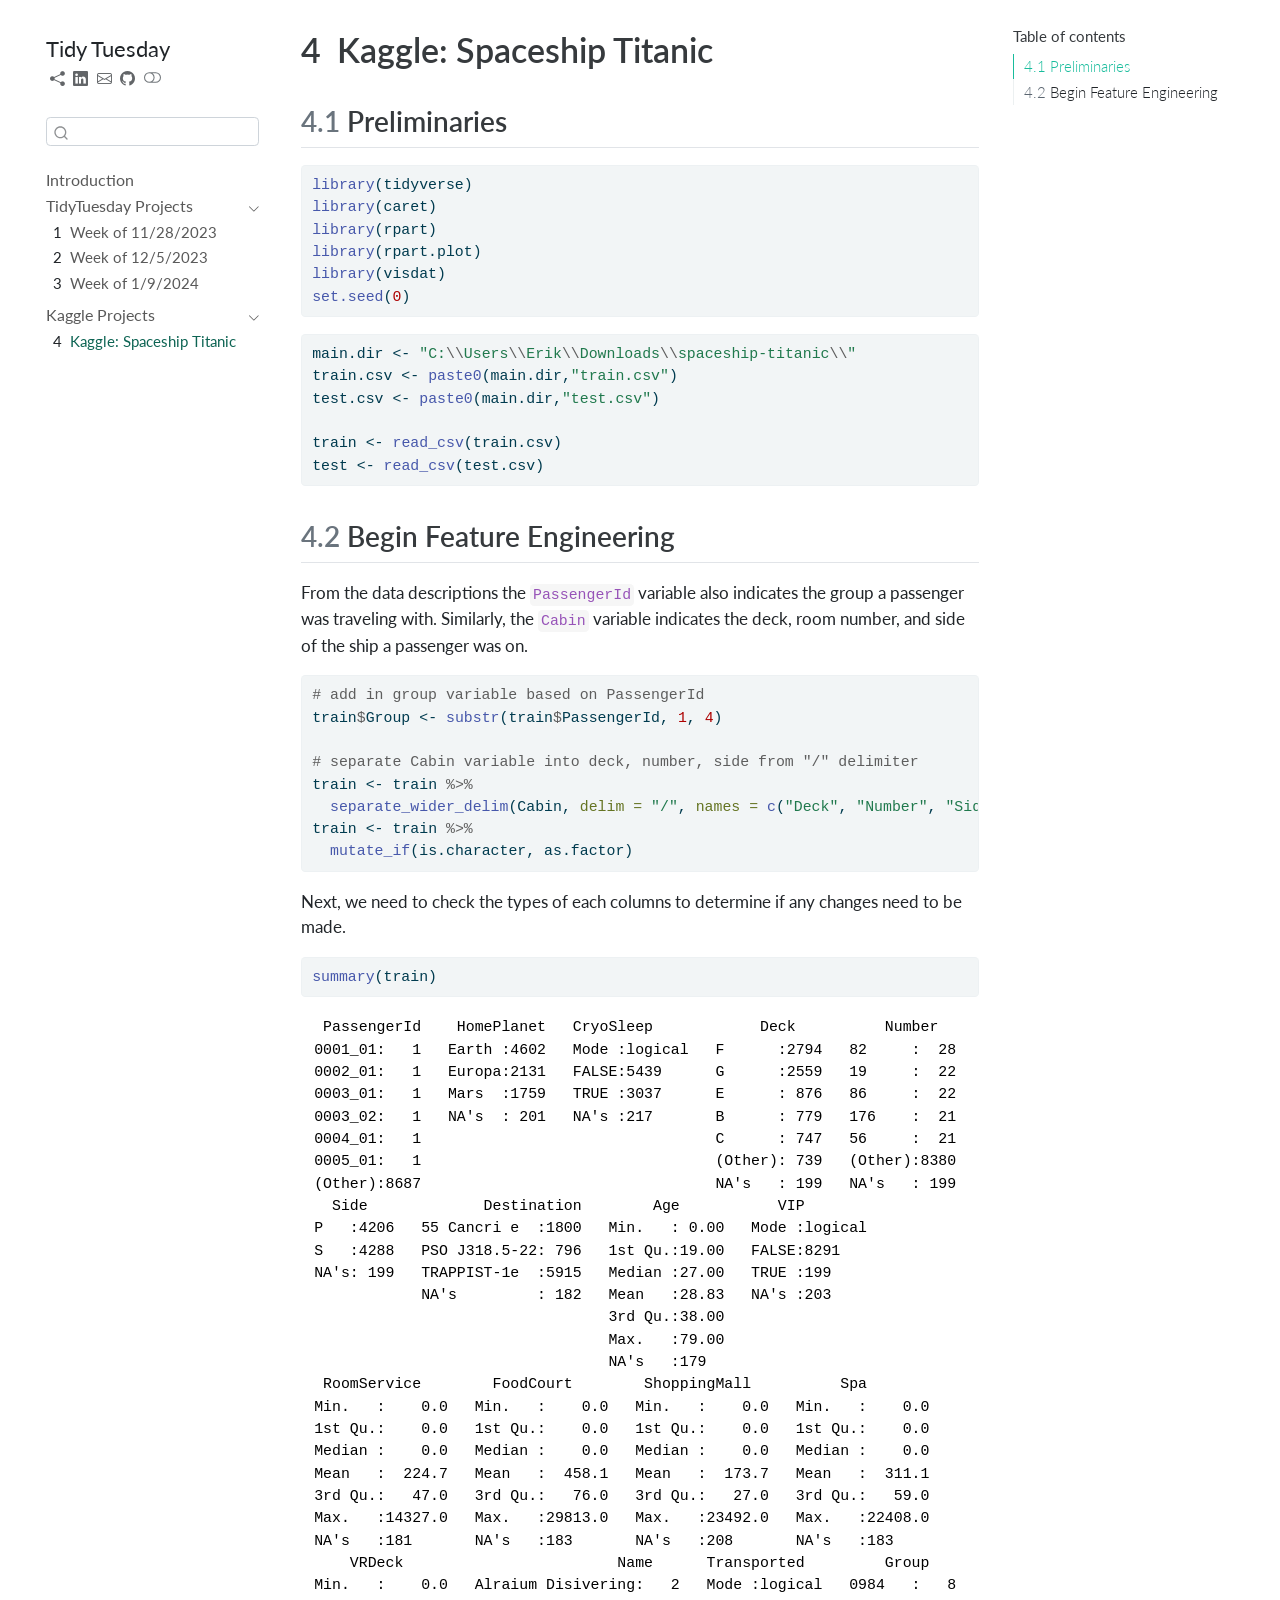
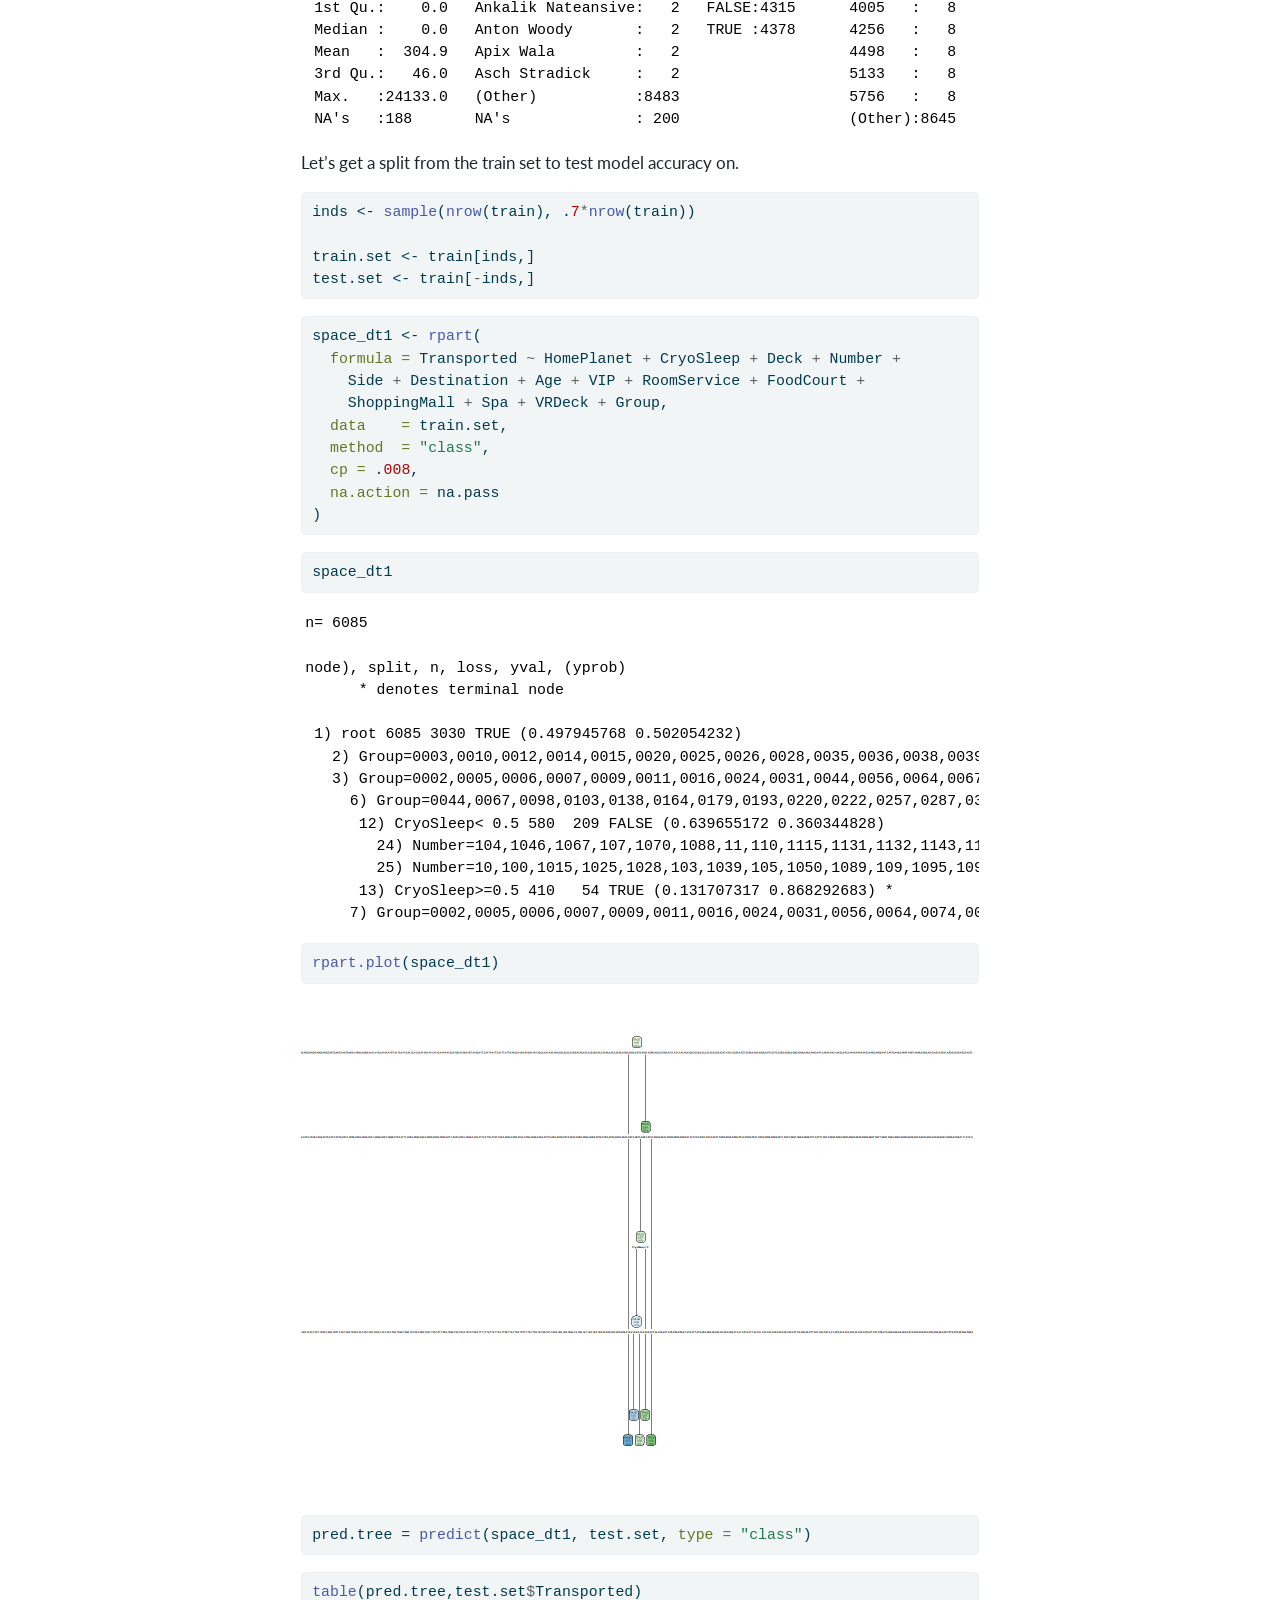
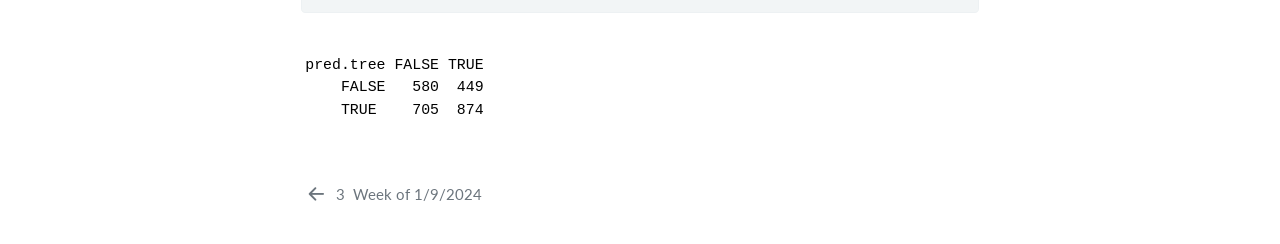
==== commit 11bf1229: "Add new week of tidytuesday" ====
--- a/docs/kaggle_1_spaceship.html
+++ b/docs/kaggle_1_spaceship.html
@@ -2,12 +2,12 @@
 <html xmlns="http://www.w3.org/1999/xhtml" lang="en" xml:lang="en"><head>
 
 <meta charset="utf-8">
-<meta name="generator" content="quarto-1.2.475">
+<meta name="generator" content="quarto-1.3.361">
 
 <meta name="viewport" content="width=device-width, initial-scale=1.0, user-scalable=yes">
 
 
-<title>Tidy Tuesday - 3&nbsp; Kaggle: Spaceship Titanic</title>
+<title>Tidy Tuesday - 4&nbsp; Kaggle: Spaceship Titanic</title>
 <style>
 code{white-space: pre-wrap;}
 span.smallcaps{font-variant: small-caps;}
@@ -17,9 +17,10 @@
 ul.task-list{list-style: none;}
 ul.task-list li input[type="checkbox"] {
   width: 0.8em;
-  margin: 0 0.8em 0.2em -1.6em;
+  margin: 0 0.8em 0.2em -1em; /* quarto-specific, see https://github.com/quarto-dev/quarto-cli/issues/4556 */ 
   vertical-align: middle;
 }
+/* CSS for syntax highlighting */
 pre > code.sourceCode { white-space: pre; position: relative; }
 pre > code.sourceCode > span { display: inline-block; line-height: 1.25; }
 pre > code.sourceCode > span:empty { height: 1.2em; }
@@ -46,43 +47,13 @@
     -khtml-user-select: none; -moz-user-select: none;
     -ms-user-select: none; user-select: none;
     padding: 0 4px; width: 4em;
-    color: #aaaaaa;
-  }
-pre.numberSource { margin-left: 3em; border-left: 1px solid #aaaaaa;  padding-left: 4px; }
+  }
+pre.numberSource { margin-left: 3em;  padding-left: 4px; }
 div.sourceCode
   {   }
 @media screen {
 pre > code.sourceCode > span > a:first-child::before { text-decoration: underline; }
 }
-code span.al { color: #ff0000; font-weight: bold; } /* Alert */
-code span.an { color: #60a0b0; font-weight: bold; font-style: italic; } /* Annotation */
-code span.at { color: #7d9029; } /* Attribute */
-code span.bn { color: #40a070; } /* BaseN */
-code span.bu { color: #008000; } /* BuiltIn */
-code span.cf { color: #007020; font-weight: bold; } /* ControlFlow */
-code span.ch { color: #4070a0; } /* Char */
-code span.cn { color: #880000; } /* Constant */
-code span.co { color: #60a0b0; font-style: italic; } /* Comment */
-code span.cv { color: #60a0b0; font-weight: bold; font-style: italic; } /* CommentVar */
-code span.do { color: #ba2121; font-style: italic; } /* Documentation */
-code span.dt { color: #902000; } /* DataType */
-code span.dv { color: #40a070; } /* DecVal */
-code span.er { color: #ff0000; font-weight: bold; } /* Error */
-code span.ex { } /* Extension */
-code span.fl { color: #40a070; } /* Float */
-code span.fu { color: #06287e; } /* Function */
-code span.im { color: #008000; font-weight: bold; } /* Import */
-code span.in { color: #60a0b0; font-weight: bold; font-style: italic; } /* Information */
-code span.kw { color: #007020; font-weight: bold; } /* Keyword */
-code span.op { color: #666666; } /* Operator */
-code span.ot { color: #007020; } /* Other */
-code span.pp { color: #bc7a00; } /* Preprocessor */
-code span.sc { color: #4070a0; } /* SpecialChar */
-code span.ss { color: #bb6688; } /* SpecialString */
-code span.st { color: #4070a0; } /* String */
-code span.va { color: #19177c; } /* Variable */
-code span.vs { color: #4070a0; } /* VerbatimString */
-code span.wa { color: #60a0b0; font-weight: bold; font-style: italic; } /* Warning */
 </style>
 
 
@@ -93,7 +64,7 @@
 <script src="site_libs/quarto-search/fuse.min.js"></script>
 <script src="site_libs/quarto-search/quarto-search.js"></script>
 <meta name="quarto:offset" content="./">
-<link href="./week_12-5-2023.html" rel="prev">
+<link href="./week_1-9-2024.html" rel="prev">
 <script src="site_libs/quarto-html/quarto.js"></script>
 <script src="site_libs/quarto-html/popper.min.js"></script>
 <script src="site_libs/quarto-html/tippy.umd.min.js"></script>
@@ -121,7 +92,8 @@
     "search-more-matches-text": "more matches in this document",
     "search-clear-button-title": "Clear",
     "search-detached-cancel-button-title": "Cancel",
-    "search-submit-button-title": "Submit"
+    "search-submit-button-title": "Submit",
+    "search-label": "Search"
   }
 }</script>
 
@@ -132,11 +104,16 @@
 
 <div id="quarto-search-results"></div>
   <header id="quarto-header" class="headroom fixed-top">
-  <nav class="quarto-secondary-nav" data-bs-toggle="collapse" data-bs-target="#quarto-sidebar" aria-controls="quarto-sidebar" aria-expanded="false" aria-label="Toggle sidebar navigation" onclick="if (window.quartoToggleHeadroom) { window.quartoToggleHeadroom(); }">
-    <div class="container-fluid d-flex justify-content-between">
-      <h1 class="quarto-secondary-nav-title"><span class="chapter-number">3</span>&nbsp; <span class="chapter-title">Kaggle: Spaceship Titanic</span></h1>
-      <button type="button" class="quarto-btn-toggle btn" aria-label="Show secondary navigation">
-        <i class="bi bi-chevron-right"></i>
+  <nav class="quarto-secondary-nav">
+    <div class="container-fluid d-flex">
+      <button type="button" class="quarto-btn-toggle btn" data-bs-toggle="collapse" data-bs-target="#quarto-sidebar,#quarto-sidebar-glass" aria-controls="quarto-sidebar" aria-expanded="false" aria-label="Toggle sidebar navigation" onclick="if (window.quartoToggleHeadroom) { window.quartoToggleHeadroom(); }">
+        <i class="bi bi-layout-text-sidebar-reverse"></i>
+      </button>
+      <nav class="quarto-page-breadcrumbs" aria-label="breadcrumb"><ol class="breadcrumb"><li class="breadcrumb-item"><a href="./kaggle_1_spaceship.html">Kaggle Projects</a></li><li class="breadcrumb-item"><a href="./kaggle_1_spaceship.html"><span class="chapter-number">4</span>&nbsp; <span class="chapter-title">Kaggle: Spaceship Titanic</span></a></li></ol></nav>
+      <a class="flex-grow-1" role="button" data-bs-toggle="collapse" data-bs-target="#quarto-sidebar,#quarto-sidebar-glass" aria-controls="quarto-sidebar" aria-expanded="false" aria-label="Toggle sidebar navigation" onclick="if (window.quartoToggleHeadroom) { window.quartoToggleHeadroom(); }">      
+      </a>
+      <button type="button" class="btn quarto-search-button" aria-label="" onclick="window.quartoOpenSearch();">
+        <i class="bi bi-search"></i>
       </button>
     </div>
   </nav>
@@ -144,62 +121,74 @@
 <!-- content -->
 <div id="quarto-content" class="quarto-container page-columns page-rows-contents page-layout-article">
 <!-- sidebar -->
-  <nav id="quarto-sidebar" class="sidebar collapse sidebar-navigation floating overflow-auto">
+  <nav id="quarto-sidebar" class="sidebar collapse collapse-horizontal sidebar-navigation floating overflow-auto">
     <div class="pt-lg-2 mt-2 text-left sidebar-header">
     <div class="sidebar-title mb-0 py-0">
       <a href="./">Tidy Tuesday</a> 
         <div class="sidebar-tools-main tools-wide">
-    <a href="https://erik-king-vargas.carrd.co/" title="" class="sidebar-tool px-1"><i class="bi bi-share-fill"></i></a>
-    <a href="https://www.linkedin.com/in/erikkingvargas/" title="" class="sidebar-tool px-1"><i class="bi bi-linkedin"></i></a>
-    <a href="mailto:erik.king.vargas@gmail.com" title="" class="sidebar-tool px-1"><i class="bi bi-envelope"></i></a>
-    <a href="https://github.com/erikvvargas/tidytuesdayprojects" title="Source Code" class="sidebar-tool px-1"><i class="bi bi-github"></i></a>
-  <a href="" class="quarto-color-scheme-toggle sidebar-tool" onclick="window.quartoToggleColorScheme(); return false;" title="Toggle dark mode"><i class="bi"></i></a>
+    <a href="https://erik-king-vargas.carrd.co/" title="" class="quarto-navigation-tool px-1" aria-label=""><i class="bi bi-share-fill"></i></a>
+    <a href="https://www.linkedin.com/in/erikkingvargas/" title="" class="quarto-navigation-tool px-1" aria-label=""><i class="bi bi-linkedin"></i></a>
+    <a href="mailto:erik.king.vargas@gmail.com" title="" class="quarto-navigation-tool px-1" aria-label=""><i class="bi bi-envelope"></i></a>
+    <a href="https://github.com/erikvvargas/tidytuesdayprojects" title="Source Code" class="quarto-navigation-tool px-1" aria-label="Source Code"><i class="bi bi-github"></i></a>
+  <a href="" class="quarto-color-scheme-toggle quarto-navigation-tool  px-1" onclick="window.quartoToggleColorScheme(); return false;" title="Toggle dark mode"><i class="bi"></i></a>
 </div>
     </div>
       </div>
-      <div class="mt-2 flex-shrink-0 align-items-center">
+        <div class="mt-2 flex-shrink-0 align-items-center">
         <div class="sidebar-search">
         <div id="quarto-search" class="" title="Search"></div>
         </div>
-      </div>
+        </div>
     <div class="sidebar-menu-container"> 
     <ul class="list-unstyled mt-1">
         <li class="sidebar-item">
   <div class="sidebar-item-container"> 
-  <a href="./index.html" class="sidebar-item-text sidebar-link">Introduction</a>
+  <a href="./index.html" class="sidebar-item-text sidebar-link">
+ <span class="menu-text">Introduction</span></a>
   </div>
 </li>
         <li class="sidebar-item sidebar-item-section">
       <div class="sidebar-item-container"> 
-            <a class="sidebar-item-text sidebar-link text-start" data-bs-toggle="collapse" data-bs-target="#quarto-sidebar-section-1" aria-expanded="true">TidyTuesday Projects</a>
-          <a class="sidebar-item-toggle text-start" data-bs-toggle="collapse" data-bs-target="#quarto-sidebar-section-1" aria-expanded="true">
+            <a class="sidebar-item-text sidebar-link text-start" data-bs-toggle="collapse" data-bs-target="#quarto-sidebar-section-1" aria-expanded="true">
+ <span class="menu-text">TidyTuesday Projects</span></a>
+          <a class="sidebar-item-toggle text-start" data-bs-toggle="collapse" data-bs-target="#quarto-sidebar-section-1" aria-expanded="true" aria-label="Toggle section">
             <i class="bi bi-chevron-right ms-2"></i>
           </a> 
       </div>
       <ul id="quarto-sidebar-section-1" class="collapse list-unstyled sidebar-section depth1 show">  
           <li class="sidebar-item">
   <div class="sidebar-item-container"> 
-  <a href="./week_11-28-2023.html" class="sidebar-item-text sidebar-link"><span class="chapter-number">1</span>&nbsp; <span class="chapter-title">Week of 11/28/2023</span></a>
+  <a href="./week_11-28-2023.html" class="sidebar-item-text sidebar-link">
+ <span class="menu-text"><span class="chapter-number">1</span>&nbsp; <span class="chapter-title">Week of 11/28/2023</span></span></a>
   </div>
 </li>
           <li class="sidebar-item">
   <div class="sidebar-item-container"> 
-  <a href="./week_12-5-2023.html" class="sidebar-item-text sidebar-link"><span class="chapter-number">2</span>&nbsp; <span class="chapter-title">Week of 12/5/2023</span></a>
+  <a href="./week_12-5-2023.html" class="sidebar-item-text sidebar-link">
+ <span class="menu-text"><span class="chapter-number">2</span>&nbsp; <span class="chapter-title">Week of 12/5/2023</span></span></a>
+  </div>
+</li>
+          <li class="sidebar-item">
+  <div class="sidebar-item-container"> 
+  <a href="./week_1-9-2024.html" class="sidebar-item-text sidebar-link">
+ <span class="menu-text"><span class="chapter-number">3</span>&nbsp; <span class="chapter-title">Week of 1/9/2024</span></span></a>
   </div>
 </li>
       </ul>
   </li>
         <li class="sidebar-item sidebar-item-section">
       <div class="sidebar-item-container"> 
-            <a class="sidebar-item-text sidebar-link text-start" data-bs-toggle="collapse" data-bs-target="#quarto-sidebar-section-2" aria-expanded="true">Kaggle Projects</a>
-          <a class="sidebar-item-toggle text-start" data-bs-toggle="collapse" data-bs-target="#quarto-sidebar-section-2" aria-expanded="true">
+            <a class="sidebar-item-text sidebar-link text-start" data-bs-toggle="collapse" data-bs-target="#quarto-sidebar-section-2" aria-expanded="true">
+ <span class="menu-text">Kaggle Projects</span></a>
+          <a class="sidebar-item-toggle text-start" data-bs-toggle="collapse" data-bs-target="#quarto-sidebar-section-2" aria-expanded="true" aria-label="Toggle section">
             <i class="bi bi-chevron-right ms-2"></i>
           </a> 
       </div>
       <ul id="quarto-sidebar-section-2" class="collapse list-unstyled sidebar-section depth1 show">  
           <li class="sidebar-item">
   <div class="sidebar-item-container"> 
-  <a href="./kaggle_1_spaceship.html" class="sidebar-item-text sidebar-link active"><span class="chapter-number">3</span>&nbsp; <span class="chapter-title">Kaggle: Spaceship Titanic</span></a>
+  <a href="./kaggle_1_spaceship.html" class="sidebar-item-text sidebar-link active">
+ <span class="menu-text"><span class="chapter-number">4</span>&nbsp; <span class="chapter-title">Kaggle: Spaceship Titanic</span></span></a>
   </div>
 </li>
       </ul>
@@ -207,14 +196,15 @@
     </ul>
     </div>
 </nav>
+<div id="quarto-sidebar-glass" data-bs-toggle="collapse" data-bs-target="#quarto-sidebar,#quarto-sidebar-glass"></div>
 <!-- margin-sidebar -->
     <div id="quarto-margin-sidebar" class="sidebar margin-sidebar">
         <nav id="TOC" role="doc-toc" class="toc-active">
     <h2 id="toc-title">Table of contents</h2>
    
   <ul>
-  <li><a href="#preliminaries" id="toc-preliminaries" class="nav-link active" data-scroll-target="#preliminaries"><span class="toc-section-number">3.1</span>  Preliminaries</a></li>
-  <li><a href="#begin-feature-engineering" id="toc-begin-feature-engineering" class="nav-link" data-scroll-target="#begin-feature-engineering"><span class="toc-section-number">3.2</span>  Begin Feature Engineering</a></li>
+  <li><a href="#preliminaries" id="toc-preliminaries" class="nav-link active" data-scroll-target="#preliminaries"><span class="header-section-number">4.1</span> Preliminaries</a></li>
+  <li><a href="#begin-feature-engineering" id="toc-begin-feature-engineering" class="nav-link" data-scroll-target="#begin-feature-engineering"><span class="header-section-number">4.2</span> Begin Feature Engineering</a></li>
   </ul>
 </nav>
     </div>
@@ -223,7 +213,7 @@
 
 <header id="title-block-header" class="quarto-title-block default">
 <div class="quarto-title">
-<h1 class="title d-none d-lg-block"><span class="chapter-number">3</span>&nbsp; <span class="chapter-title">Kaggle: Spaceship Titanic</span></h1>
+<h1 class="title"><span class="chapter-number">4</span>&nbsp; <span class="chapter-title">Kaggle: Spaceship Titanic</span></h1>
 </div>
 
 
@@ -238,8 +228,8 @@
 
 </header>
 
-<section id="preliminaries" class="level2" data-number="3.1">
-<h2 data-number="3.1" class="anchored" data-anchor-id="preliminaries"><span class="header-section-number">3.1</span> Preliminaries</h2>
+<section id="preliminaries" class="level2" data-number="4.1">
+<h2 data-number="4.1" class="anchored" data-anchor-id="preliminaries"><span class="header-section-number">4.1</span> Preliminaries</h2>
 <div class="cell">
 <div class="sourceCode cell-code" id="cb1"><pre class="sourceCode r code-with-copy"><code class="sourceCode r"><span id="cb1-1"><a href="#cb1-1" aria-hidden="true" tabindex="-1"></a><span class="fu">library</span>(tidyverse)</span>
 <span id="cb1-2"><a href="#cb1-2" aria-hidden="true" tabindex="-1"></a><span class="fu">library</span>(caret)</span>
@@ -249,7 +239,7 @@
 <span id="cb1-6"><a href="#cb1-6" aria-hidden="true" tabindex="-1"></a><span class="fu">set.seed</span>(<span class="dv">0</span>)</span></code><button title="Copy to Clipboard" class="code-copy-button"><i class="bi"></i></button></pre></div>
 </div>
 <div class="cell">
-<div class="sourceCode cell-code" id="cb2"><pre class="sourceCode r code-with-copy"><code class="sourceCode r"><span id="cb2-1"><a href="#cb2-1" aria-hidden="true" tabindex="-1"></a>main.dir <span class="ot">&lt;-</span> <span class="st">"C:</span><span class="sc">\\</span><span class="st">Users</span><span class="sc">\\</span><span class="st">erikv</span><span class="sc">\\</span><span class="st">Downloads</span><span class="sc">\\</span><span class="st">spaceship-titanic</span><span class="sc">\\</span><span class="st">"</span></span>
+<div class="sourceCode cell-code" id="cb2"><pre class="sourceCode r code-with-copy"><code class="sourceCode r"><span id="cb2-1"><a href="#cb2-1" aria-hidden="true" tabindex="-1"></a>main.dir <span class="ot">&lt;-</span> <span class="st">"C:</span><span class="sc">\\</span><span class="st">Users</span><span class="sc">\\</span><span class="st">Erik</span><span class="sc">\\</span><span class="st">Downloads</span><span class="sc">\\</span><span class="st">spaceship-titanic</span><span class="sc">\\</span><span class="st">"</span></span>
 <span id="cb2-2"><a href="#cb2-2" aria-hidden="true" tabindex="-1"></a>train.csv <span class="ot">&lt;-</span> <span class="fu">paste0</span>(main.dir,<span class="st">"train.csv"</span>)</span>
 <span id="cb2-3"><a href="#cb2-3" aria-hidden="true" tabindex="-1"></a>test.csv <span class="ot">&lt;-</span> <span class="fu">paste0</span>(main.dir,<span class="st">"test.csv"</span>)</span>
 <span id="cb2-4"><a href="#cb2-4" aria-hidden="true" tabindex="-1"></a></span>
@@ -257,8 +247,8 @@
 <span id="cb2-6"><a href="#cb2-6" aria-hidden="true" tabindex="-1"></a>test <span class="ot">&lt;-</span> <span class="fu">read_csv</span>(test.csv)</span></code><button title="Copy to Clipboard" class="code-copy-button"><i class="bi"></i></button></pre></div>
 </div>
 </section>
-<section id="begin-feature-engineering" class="level2" data-number="3.2">
-<h2 data-number="3.2" class="anchored" data-anchor-id="begin-feature-engineering"><span class="header-section-number">3.2</span> Begin Feature Engineering</h2>
+<section id="begin-feature-engineering" class="level2" data-number="4.2">
+<h2 data-number="4.2" class="anchored" data-anchor-id="begin-feature-engineering"><span class="header-section-number">4.2</span> Begin Feature Engineering</h2>
 <p>From the data descriptions the <code>PassengerId</code> variable also indicates the group a passenger was traveling with. Similarly, the <code>Cabin</code> variable indicates the deck, room number, and side of the ship a passenger was on.</p>
 <div class="cell">
 <div class="sourceCode cell-code" id="cb3"><pre class="sourceCode r code-with-copy"><code class="sourceCode r"><span id="cb3-1"><a href="#cb3-1" aria-hidden="true" tabindex="-1"></a><span class="co"># add in group variable based on PassengerId</span></span>
@@ -267,9 +257,8 @@
 <span id="cb3-4"><a href="#cb3-4" aria-hidden="true" tabindex="-1"></a><span class="co"># separate Cabin variable into deck, number, side from "/" delimiter</span></span>
 <span id="cb3-5"><a href="#cb3-5" aria-hidden="true" tabindex="-1"></a>train <span class="ot">&lt;-</span> train <span class="sc">%&gt;%</span> </span>
 <span id="cb3-6"><a href="#cb3-6" aria-hidden="true" tabindex="-1"></a>  <span class="fu">separate_wider_delim</span>(Cabin, <span class="at">delim =</span> <span class="st">"/"</span>, <span class="at">names =</span> <span class="fu">c</span>(<span class="st">"Deck"</span>, <span class="st">"Number"</span>, <span class="st">"Side"</span>))</span>
-<span id="cb3-7"><a href="#cb3-7" aria-hidden="true" tabindex="-1"></a></span>
-<span id="cb3-8"><a href="#cb3-8" aria-hidden="true" tabindex="-1"></a>train <span class="ot">&lt;-</span> train <span class="sc">%&gt;%</span> </span>
-<span id="cb3-9"><a href="#cb3-9" aria-hidden="true" tabindex="-1"></a>  <span class="fu">mutate_if</span>(is.character, as.factor)</span></code><button title="Copy to Clipboard" class="code-copy-button"><i class="bi"></i></button></pre></div>
+<span id="cb3-7"><a href="#cb3-7" aria-hidden="true" tabindex="-1"></a>train <span class="ot">&lt;-</span> train <span class="sc">%&gt;%</span> </span>
+<span id="cb3-8"><a href="#cb3-8" aria-hidden="true" tabindex="-1"></a>  <span class="fu">mutate_if</span>(is.character, as.factor)</span></code><button title="Copy to Clipboard" class="code-copy-button"><i class="bi"></i></button></pre></div>
 </div>
 <p>Next, we need to check the types of each columns to determine if any changes need to be made.</p>
 <div class="cell">
@@ -349,7 +338,7 @@
 <div class="cell">
 <div class="sourceCode cell-code" id="cb10"><pre class="sourceCode r code-with-copy"><code class="sourceCode r"><span id="cb10-1"><a href="#cb10-1" aria-hidden="true" tabindex="-1"></a><span class="fu">rpart.plot</span>(space_dt1)</span></code><button title="Copy to Clipboard" class="code-copy-button"><i class="bi"></i></button></pre></div>
 <div class="cell-output-display">
-<p><img src="kaggle_1_spaceship_files/figure-html/unnamed-chunk-8-1.png" class="img-fluid" width="672"></p>
+<p><img src="kaggle_1_spaceship_files/figure-html/unnamed-chunk-16-1.png" class="img-fluid" width="672"></p>
 </div>
 </div>
 <div class="cell">
@@ -511,9 +500,23 @@
     icon: icon
   };
   anchorJS.add('.anchored');
+  const isCodeAnnotation = (el) => {
+    for (const clz of el.classList) {
+      if (clz.startsWith('code-annotation-')) {                     
+        return true;
+      }
+    }
+    return false;
+  }
   const clipboard = new window.ClipboardJS('.code-copy-button', {
-    target: function(trigger) {
-      return trigger.previousElementSibling;
+    text: function(trigger) {
+      const codeEl = trigger.previousElementSibling.cloneNode(true);
+      for (const childEl of codeEl.children) {
+        if (isCodeAnnotation(childEl)) {
+          childEl.remove();
+        }
+      }
+      return codeEl.innerText;
     }
   });
   clipboard.on('success', function(e) {
@@ -578,6 +581,92 @@
       return note.innerHTML;
     });
   }
+      let selectedAnnoteEl;
+      const selectorForAnnotation = ( cell, annotation) => {
+        let cellAttr = 'data-code-cell="' + cell + '"';
+        let lineAttr = 'data-code-annotation="' +  annotation + '"';
+        const selector = 'span[' + cellAttr + '][' + lineAttr + ']';
+        return selector;
+      }
+      const selectCodeLines = (annoteEl) => {
+        const doc = window.document;
+        const targetCell = annoteEl.getAttribute("data-target-cell");
+        const targetAnnotation = annoteEl.getAttribute("data-target-annotation");
+        const annoteSpan = window.document.querySelector(selectorForAnnotation(targetCell, targetAnnotation));
+        const lines = annoteSpan.getAttribute("data-code-lines").split(",");
+        const lineIds = lines.map((line) => {
+          return targetCell + "-" + line;
+        })
+        let top = null;
+        let height = null;
+        let parent = null;
+        if (lineIds.length > 0) {
+            //compute the position of the single el (top and bottom and make a div)
+            const el = window.document.getElementById(lineIds[0]);
+            top = el.offsetTop;
+            height = el.offsetHeight;
+            parent = el.parentElement.parentElement;
+          if (lineIds.length > 1) {
+            const lastEl = window.document.getElementById(lineIds[lineIds.length - 1]);
+            const bottom = lastEl.offsetTop + lastEl.offsetHeight;
+            height = bottom - top;
+          }
+          if (top !== null && height !== null && parent !== null) {
+            // cook up a div (if necessary) and position it 
+            let div = window.document.getElementById("code-annotation-line-highlight");
+            if (div === null) {
+              div = window.document.createElement("div");
+              div.setAttribute("id", "code-annotation-line-highlight");
+              div.style.position = 'absolute';
+              parent.appendChild(div);
+            }
+            div.style.top = top - 2 + "px";
+            div.style.height = height + 4 + "px";
+            let gutterDiv = window.document.getElementById("code-annotation-line-highlight-gutter");
+            if (gutterDiv === null) {
+              gutterDiv = window.document.createElement("div");
+              gutterDiv.setAttribute("id", "code-annotation-line-highlight-gutter");
+              gutterDiv.style.position = 'absolute';
+              const codeCell = window.document.getElementById(targetCell);
+              const gutter = codeCell.querySelector('.code-annotation-gutter');
+              gutter.appendChild(gutterDiv);
+            }
+            gutterDiv.style.top = top - 2 + "px";
+            gutterDiv.style.height = height + 4 + "px";
+          }
+          selectedAnnoteEl = annoteEl;
+        }
+      };
+      const unselectCodeLines = () => {
+        const elementsIds = ["code-annotation-line-highlight", "code-annotation-line-highlight-gutter"];
+        elementsIds.forEach((elId) => {
+          const div = window.document.getElementById(elId);
+          if (div) {
+            div.remove();
+          }
+        });
+        selectedAnnoteEl = undefined;
+      };
+      // Attach click handler to the DT
+      const annoteDls = window.document.querySelectorAll('dt[data-target-cell]');
+      for (const annoteDlNode of annoteDls) {
+        annoteDlNode.addEventListener('click', (event) => {
+          const clickedEl = event.target;
+          if (clickedEl !== selectedAnnoteEl) {
+            unselectCodeLines();
+            const activeEl = window.document.querySelector('dt[data-target-cell].code-annotation-active');
+            if (activeEl) {
+              activeEl.classList.remove('code-annotation-active');
+            }
+            selectCodeLines(clickedEl);
+            clickedEl.classList.add('code-annotation-active');
+          } else {
+            // Unselect the line
+            unselectCodeLines();
+            clickedEl.classList.remove('code-annotation-active');
+          }
+        });
+      }
   const findCites = (el) => {
     const parentEl = el.parentElement;
     if (parentEl) {
@@ -619,8 +708,8 @@
 </script>
 <nav class="page-navigation">
   <div class="nav-page nav-page-previous">
-      <a href="./week_12-5-2023.html" class="pagination-link">
-        <i class="bi bi-arrow-left-short"></i> <span class="nav-page-text"><span class="chapter-number">2</span>&nbsp; <span class="chapter-title">Week of 12/5/2023</span></span>
+      <a href="./week_1-9-2024.html" class="pagination-link">
+        <i class="bi bi-arrow-left-short"></i> <span class="nav-page-text"><span class="chapter-number">3</span>&nbsp; <span class="chapter-title">Week of 1/9/2024</span></span>
       </a>          
   </div>
   <div class="nav-page nav-page-next">
--- a/docs/site_libs/quarto-html/quarto-syntax-highlighting.css
+++ b/docs/site_libs/quarto-html/quarto-syntax-highlighting.css
@@ -0,0 +1,203 @@
+/* quarto syntax highlight colors */
+:root {
+  --quarto-hl-ot-color: #003B4F;
+  --quarto-hl-at-color: #657422;
+  --quarto-hl-ss-color: #20794D;
+  --quarto-hl-an-color: #5E5E5E;
+  --quarto-hl-fu-color: #4758AB;
+  --quarto-hl-st-color: #20794D;
+  --quarto-hl-cf-color: #003B4F;
+  --quarto-hl-op-color: #5E5E5E;
+  --quarto-hl-er-color: #AD0000;
+  --quarto-hl-bn-color: #AD0000;
+  --quarto-hl-al-color: #AD0000;
+  --quarto-hl-va-color: #111111;
+  --quarto-hl-bu-color: inherit;
+  --quarto-hl-ex-color: inherit;
+  --quarto-hl-pp-color: #AD0000;
+  --quarto-hl-in-color: #5E5E5E;
+  --quarto-hl-vs-color: #20794D;
+  --quarto-hl-wa-color: #5E5E5E;
+  --quarto-hl-do-color: #5E5E5E;
+  --quarto-hl-im-color: #00769E;
+  --quarto-hl-ch-color: #20794D;
+  --quarto-hl-dt-color: #AD0000;
+  --quarto-hl-fl-color: #AD0000;
+  --quarto-hl-co-color: #5E5E5E;
+  --quarto-hl-cv-color: #5E5E5E;
+  --quarto-hl-cn-color: #8f5902;
+  --quarto-hl-sc-color: #5E5E5E;
+  --quarto-hl-dv-color: #AD0000;
+  --quarto-hl-kw-color: #003B4F;
+}
+
+/* other quarto variables */
+:root {
+  --quarto-font-monospace: SFMono-Regular, Menlo, Monaco, Consolas, "Liberation Mono", "Courier New", monospace;
+}
+
+pre > code.sourceCode > span {
+  color: #003B4F;
+}
+
+code span {
+  color: #003B4F;
+}
+
+code.sourceCode > span {
+  color: #003B4F;
+}
+
+div.sourceCode,
+div.sourceCode pre.sourceCode {
+  color: #003B4F;
+}
+
+code span.ot {
+  color: #003B4F;
+  font-style: inherit;
+}
+
+code span.at {
+  color: #657422;
+  font-style: inherit;
+}
+
+code span.ss {
+  color: #20794D;
+  font-style: inherit;
+}
+
+code span.an {
+  color: #5E5E5E;
+  font-style: inherit;
+}
+
+code span.fu {
+  color: #4758AB;
+  font-style: inherit;
+}
+
+code span.st {
+  color: #20794D;
+  font-style: inherit;
+}
+
+code span.cf {
+  color: #003B4F;
+  font-style: inherit;
+}
+
+code span.op {
+  color: #5E5E5E;
+  font-style: inherit;
+}
+
+code span.er {
+  color: #AD0000;
+  font-style: inherit;
+}
+
+code span.bn {
+  color: #AD0000;
+  font-style: inherit;
+}
+
+code span.al {
+  color: #AD0000;
+  font-style: inherit;
+}
+
+code span.va {
+  color: #111111;
+  font-style: inherit;
+}
+
+code span.bu {
+  font-style: inherit;
+}
+
+code span.ex {
+  font-style: inherit;
+}
+
+code span.pp {
+  color: #AD0000;
+  font-style: inherit;
+}
+
+code span.in {
+  color: #5E5E5E;
+  font-style: inherit;
+}
+
+code span.vs {
+  color: #20794D;
+  font-style: inherit;
+}
+
+code span.wa {
+  color: #5E5E5E;
+  font-style: italic;
+}
+
+code span.do {
+  color: #5E5E5E;
+  font-style: italic;
+}
+
+code span.im {
+  color: #00769E;
+  font-style: inherit;
+}
+
+code span.ch {
+  color: #20794D;
+  font-style: inherit;
+}
+
+code span.dt {
+  color: #AD0000;
+  font-style: inherit;
+}
+
+code span.fl {
+  color: #AD0000;
+  font-style: inherit;
+}
+
+code span.co {
+  color: #5E5E5E;
+  font-style: inherit;
+}
+
+code span.cv {
+  color: #5E5E5E;
+  font-style: italic;
+}
+
+code span.cn {
+  color: #8f5902;
+  font-style: inherit;
+}
+
+code span.sc {
+  color: #5E5E5E;
+  font-style: inherit;
+}
+
+code span.dv {
+  color: #AD0000;
+  font-style: inherit;
+}
+
+code span.kw {
+  color: #003B4F;
+  font-style: inherit;
+}
+
+.prevent-inlining {
+  content: "</";
+}
+
+/*# sourceMappingURL=debc5d5d77c3f9108843748ff7464032.css.map */
--- a/docs/site_libs/quarto-html/quarto-syntax-highlighting-dark.css
+++ b/docs/site_libs/quarto-html/quarto-syntax-highlighting-dark.css
@@ -38,6 +38,7 @@
 }
 
 code span.al {
+  background-color: #2a0f15;
   font-weight: bold;
   color: #f07178;
 }
@@ -153,6 +154,7 @@
 }
 
 code span.re {
+  background-color: #f8f8f2;
   color: #00e0e0;
 }
 
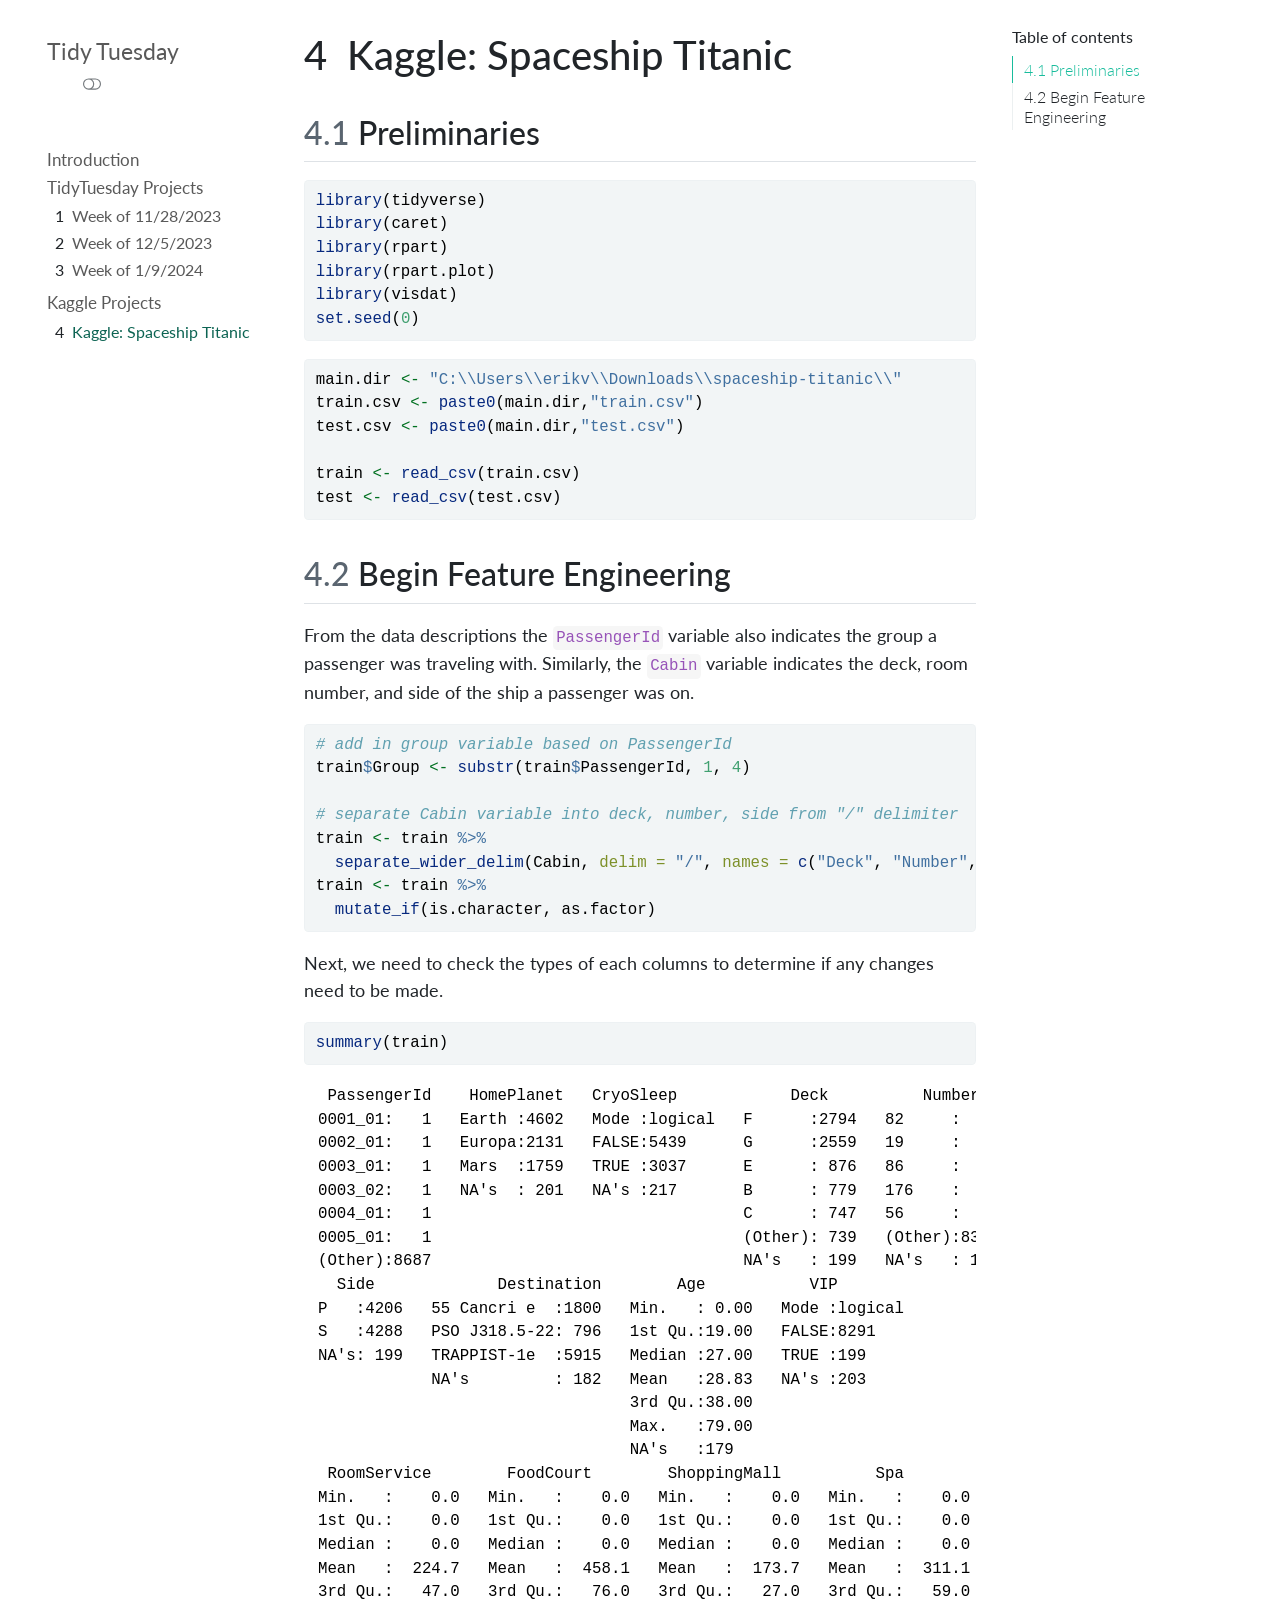
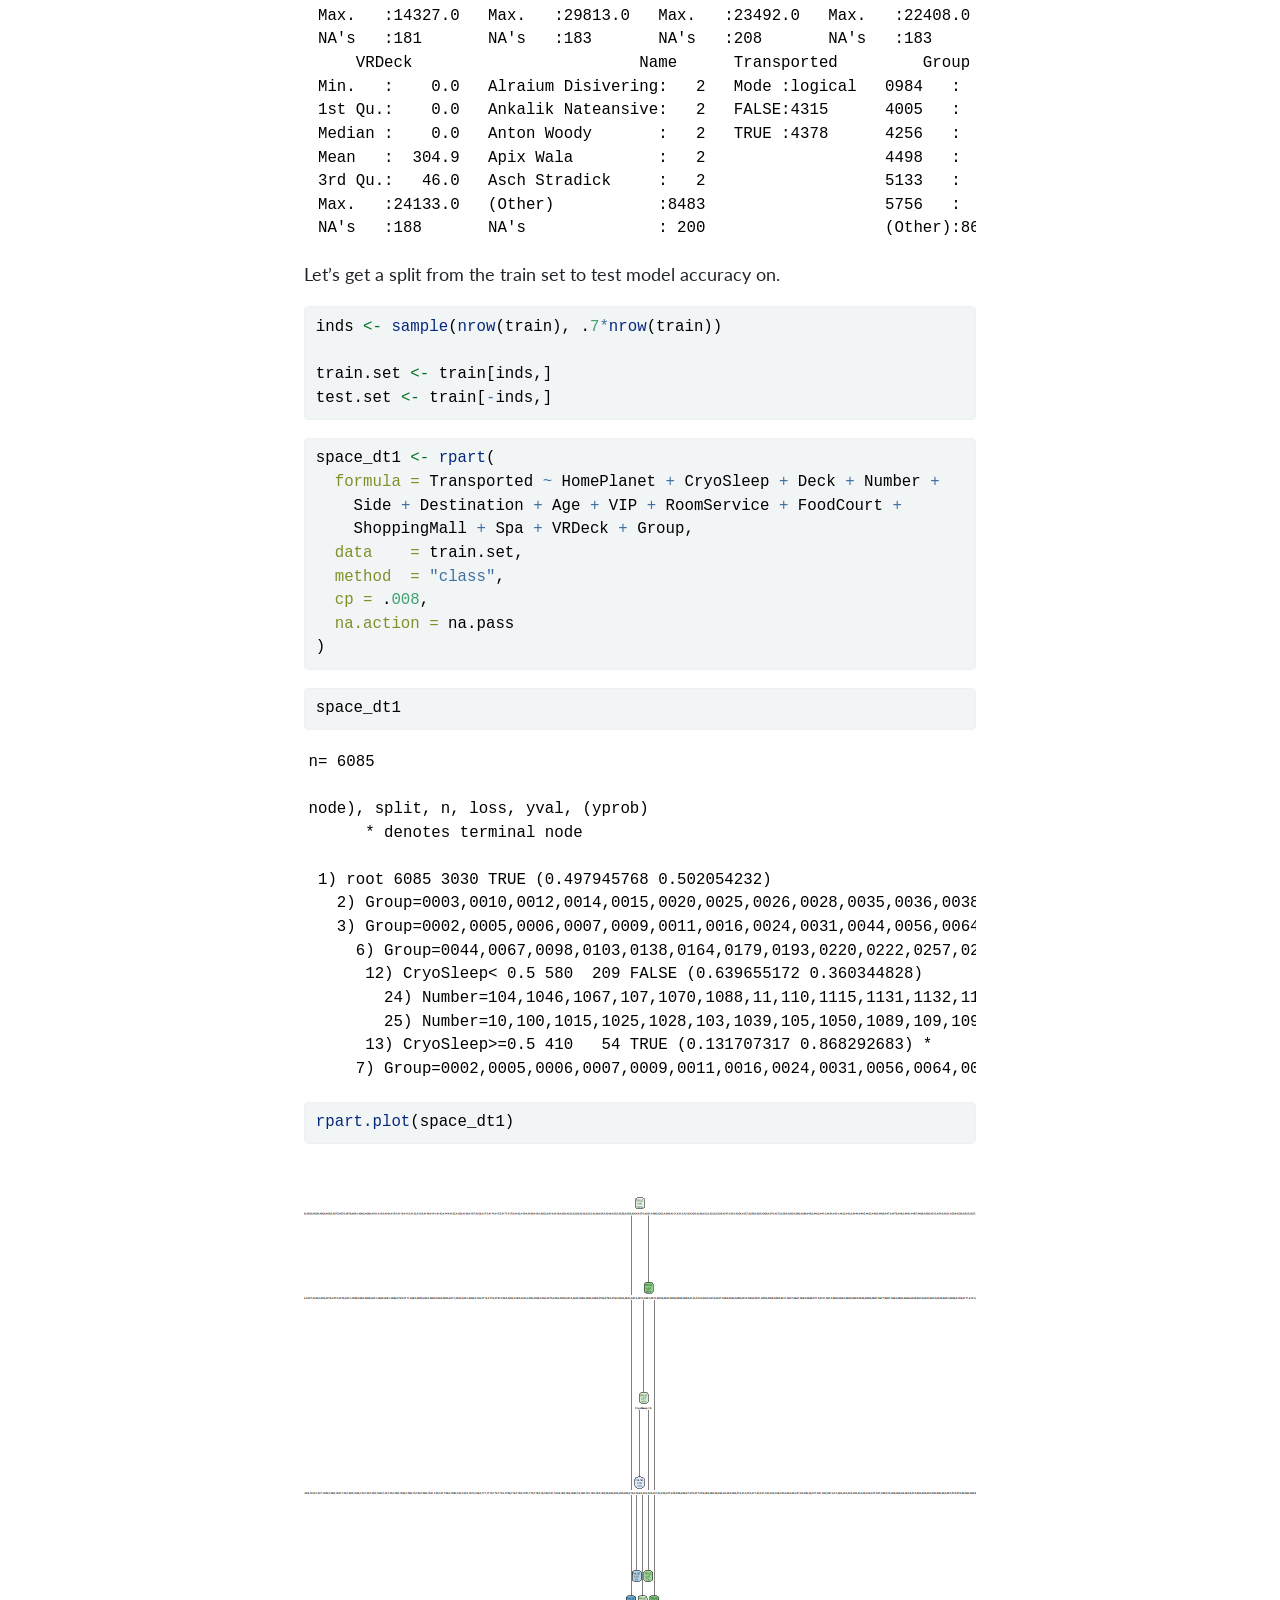
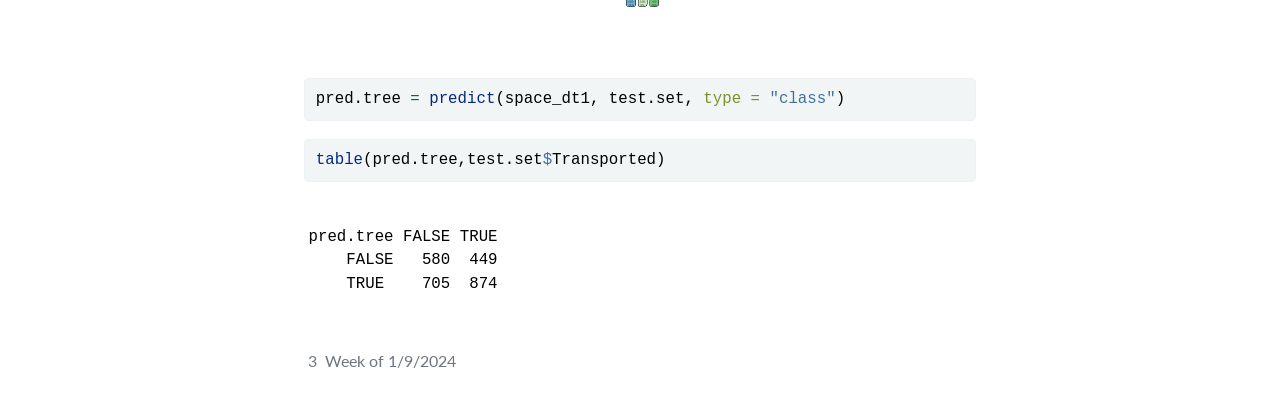
==== commit 20208692: "add updates to new week of tidy tuesday" ====
--- a/docs/kaggle_1_spaceship.html
+++ b/docs/kaggle_1_spaceship.html
@@ -2,7 +2,7 @@
 <html xmlns="http://www.w3.org/1999/xhtml" lang="en" xml:lang="en"><head>
 
 <meta charset="utf-8">
-<meta name="generator" content="quarto-1.3.361">
+<meta name="generator" content="quarto-1.2.475">
 
 <meta name="viewport" content="width=device-width, initial-scale=1.0, user-scalable=yes">
 
@@ -17,10 +17,9 @@
 ul.task-list{list-style: none;}
 ul.task-list li input[type="checkbox"] {
   width: 0.8em;
-  margin: 0 0.8em 0.2em -1em; /* quarto-specific, see https://github.com/quarto-dev/quarto-cli/issues/4556 */ 
+  margin: 0 0.8em 0.2em -1.6em;
   vertical-align: middle;
 }
-/* CSS for syntax highlighting */
 pre > code.sourceCode { white-space: pre; position: relative; }
 pre > code.sourceCode > span { display: inline-block; line-height: 1.25; }
 pre > code.sourceCode > span:empty { height: 1.2em; }
@@ -47,13 +46,43 @@
     -khtml-user-select: none; -moz-user-select: none;
     -ms-user-select: none; user-select: none;
     padding: 0 4px; width: 4em;
-  }
-pre.numberSource { margin-left: 3em;  padding-left: 4px; }
+    color: #aaaaaa;
+  }
+pre.numberSource { margin-left: 3em; border-left: 1px solid #aaaaaa;  padding-left: 4px; }
 div.sourceCode
   {   }
 @media screen {
 pre > code.sourceCode > span > a:first-child::before { text-decoration: underline; }
 }
+code span.al { color: #ff0000; font-weight: bold; } /* Alert */
+code span.an { color: #60a0b0; font-weight: bold; font-style: italic; } /* Annotation */
+code span.at { color: #7d9029; } /* Attribute */
+code span.bn { color: #40a070; } /* BaseN */
+code span.bu { color: #008000; } /* BuiltIn */
+code span.cf { color: #007020; font-weight: bold; } /* ControlFlow */
+code span.ch { color: #4070a0; } /* Char */
+code span.cn { color: #880000; } /* Constant */
+code span.co { color: #60a0b0; font-style: italic; } /* Comment */
+code span.cv { color: #60a0b0; font-weight: bold; font-style: italic; } /* CommentVar */
+code span.do { color: #ba2121; font-style: italic; } /* Documentation */
+code span.dt { color: #902000; } /* DataType */
+code span.dv { color: #40a070; } /* DecVal */
+code span.er { color: #ff0000; font-weight: bold; } /* Error */
+code span.ex { } /* Extension */
+code span.fl { color: #40a070; } /* Float */
+code span.fu { color: #06287e; } /* Function */
+code span.im { color: #008000; font-weight: bold; } /* Import */
+code span.in { color: #60a0b0; font-weight: bold; font-style: italic; } /* Information */
+code span.kw { color: #007020; font-weight: bold; } /* Keyword */
+code span.op { color: #666666; } /* Operator */
+code span.ot { color: #007020; } /* Other */
+code span.pp { color: #bc7a00; } /* Preprocessor */
+code span.sc { color: #4070a0; } /* SpecialChar */
+code span.ss { color: #bb6688; } /* SpecialString */
+code span.st { color: #4070a0; } /* String */
+code span.va { color: #19177c; } /* Variable */
+code span.vs { color: #4070a0; } /* VerbatimString */
+code span.wa { color: #60a0b0; font-weight: bold; font-style: italic; } /* Warning */
 </style>
 
 
@@ -92,8 +121,7 @@
     "search-more-matches-text": "more matches in this document",
     "search-clear-button-title": "Clear",
     "search-detached-cancel-button-title": "Cancel",
-    "search-submit-button-title": "Submit",
-    "search-label": "Search"
+    "search-submit-button-title": "Submit"
   }
 }</script>
 
@@ -104,16 +132,11 @@
 
 <div id="quarto-search-results"></div>
   <header id="quarto-header" class="headroom fixed-top">
-  <nav class="quarto-secondary-nav">
-    <div class="container-fluid d-flex">
-      <button type="button" class="quarto-btn-toggle btn" data-bs-toggle="collapse" data-bs-target="#quarto-sidebar,#quarto-sidebar-glass" aria-controls="quarto-sidebar" aria-expanded="false" aria-label="Toggle sidebar navigation" onclick="if (window.quartoToggleHeadroom) { window.quartoToggleHeadroom(); }">
-        <i class="bi bi-layout-text-sidebar-reverse"></i>
-      </button>
-      <nav class="quarto-page-breadcrumbs" aria-label="breadcrumb"><ol class="breadcrumb"><li class="breadcrumb-item"><a href="./kaggle_1_spaceship.html">Kaggle Projects</a></li><li class="breadcrumb-item"><a href="./kaggle_1_spaceship.html"><span class="chapter-number">4</span>&nbsp; <span class="chapter-title">Kaggle: Spaceship Titanic</span></a></li></ol></nav>
-      <a class="flex-grow-1" role="button" data-bs-toggle="collapse" data-bs-target="#quarto-sidebar,#quarto-sidebar-glass" aria-controls="quarto-sidebar" aria-expanded="false" aria-label="Toggle sidebar navigation" onclick="if (window.quartoToggleHeadroom) { window.quartoToggleHeadroom(); }">      
-      </a>
-      <button type="button" class="btn quarto-search-button" aria-label="" onclick="window.quartoOpenSearch();">
-        <i class="bi bi-search"></i>
+  <nav class="quarto-secondary-nav" data-bs-toggle="collapse" data-bs-target="#quarto-sidebar" aria-controls="quarto-sidebar" aria-expanded="false" aria-label="Toggle sidebar navigation" onclick="if (window.quartoToggleHeadroom) { window.quartoToggleHeadroom(); }">
+    <div class="container-fluid d-flex justify-content-between">
+      <h1 class="quarto-secondary-nav-title"><span class="chapter-number">4</span>&nbsp; <span class="chapter-title">Kaggle: Spaceship Titanic</span></h1>
+      <button type="button" class="quarto-btn-toggle btn" aria-label="Show secondary navigation">
+        <i class="bi bi-chevron-right"></i>
       </button>
     </div>
   </nav>
@@ -121,74 +144,67 @@
 <!-- content -->
 <div id="quarto-content" class="quarto-container page-columns page-rows-contents page-layout-article">
 <!-- sidebar -->
-  <nav id="quarto-sidebar" class="sidebar collapse collapse-horizontal sidebar-navigation floating overflow-auto">
+  <nav id="quarto-sidebar" class="sidebar collapse sidebar-navigation floating overflow-auto">
     <div class="pt-lg-2 mt-2 text-left sidebar-header">
     <div class="sidebar-title mb-0 py-0">
       <a href="./">Tidy Tuesday</a> 
         <div class="sidebar-tools-main tools-wide">
-    <a href="https://erik-king-vargas.carrd.co/" title="" class="quarto-navigation-tool px-1" aria-label=""><i class="bi bi-share-fill"></i></a>
-    <a href="https://www.linkedin.com/in/erikkingvargas/" title="" class="quarto-navigation-tool px-1" aria-label=""><i class="bi bi-linkedin"></i></a>
-    <a href="mailto:erik.king.vargas@gmail.com" title="" class="quarto-navigation-tool px-1" aria-label=""><i class="bi bi-envelope"></i></a>
-    <a href="https://github.com/erikvvargas/tidytuesdayprojects" title="Source Code" class="quarto-navigation-tool px-1" aria-label="Source Code"><i class="bi bi-github"></i></a>
-  <a href="" class="quarto-color-scheme-toggle quarto-navigation-tool  px-1" onclick="window.quartoToggleColorScheme(); return false;" title="Toggle dark mode"><i class="bi"></i></a>
+    <a href="https://erik-king-vargas.carrd.co/" title="" class="sidebar-tool px-1"><i class="bi bi-share-fill"></i></a>
+    <a href="https://www.linkedin.com/in/erikkingvargas/" title="" class="sidebar-tool px-1"><i class="bi bi-linkedin"></i></a>
+    <a href="mailto:erik.king.vargas@gmail.com" title="" class="sidebar-tool px-1"><i class="bi bi-envelope"></i></a>
+    <a href="https://github.com/erikvvargas/tidytuesdayprojects" title="Source Code" class="sidebar-tool px-1"><i class="bi bi-github"></i></a>
+  <a href="" class="quarto-color-scheme-toggle sidebar-tool" onclick="window.quartoToggleColorScheme(); return false;" title="Toggle dark mode"><i class="bi"></i></a>
 </div>
     </div>
       </div>
-        <div class="mt-2 flex-shrink-0 align-items-center">
+      <div class="mt-2 flex-shrink-0 align-items-center">
         <div class="sidebar-search">
         <div id="quarto-search" class="" title="Search"></div>
         </div>
-        </div>
+      </div>
     <div class="sidebar-menu-container"> 
     <ul class="list-unstyled mt-1">
         <li class="sidebar-item">
   <div class="sidebar-item-container"> 
-  <a href="./index.html" class="sidebar-item-text sidebar-link">
- <span class="menu-text">Introduction</span></a>
+  <a href="./index.html" class="sidebar-item-text sidebar-link">Introduction</a>
   </div>
 </li>
         <li class="sidebar-item sidebar-item-section">
       <div class="sidebar-item-container"> 
-            <a class="sidebar-item-text sidebar-link text-start" data-bs-toggle="collapse" data-bs-target="#quarto-sidebar-section-1" aria-expanded="true">
- <span class="menu-text">TidyTuesday Projects</span></a>
-          <a class="sidebar-item-toggle text-start" data-bs-toggle="collapse" data-bs-target="#quarto-sidebar-section-1" aria-expanded="true" aria-label="Toggle section">
+            <a class="sidebar-item-text sidebar-link text-start" data-bs-toggle="collapse" data-bs-target="#quarto-sidebar-section-1" aria-expanded="true">TidyTuesday Projects</a>
+          <a class="sidebar-item-toggle text-start" data-bs-toggle="collapse" data-bs-target="#quarto-sidebar-section-1" aria-expanded="true">
             <i class="bi bi-chevron-right ms-2"></i>
           </a> 
       </div>
       <ul id="quarto-sidebar-section-1" class="collapse list-unstyled sidebar-section depth1 show">  
           <li class="sidebar-item">
   <div class="sidebar-item-container"> 
-  <a href="./week_11-28-2023.html" class="sidebar-item-text sidebar-link">
- <span class="menu-text"><span class="chapter-number">1</span>&nbsp; <span class="chapter-title">Week of 11/28/2023</span></span></a>
+  <a href="./week_11-28-2023.html" class="sidebar-item-text sidebar-link"><span class="chapter-number">1</span>&nbsp; <span class="chapter-title">Week of 11/28/2023</span></a>
   </div>
 </li>
           <li class="sidebar-item">
   <div class="sidebar-item-container"> 
-  <a href="./week_12-5-2023.html" class="sidebar-item-text sidebar-link">
- <span class="menu-text"><span class="chapter-number">2</span>&nbsp; <span class="chapter-title">Week of 12/5/2023</span></span></a>
+  <a href="./week_12-5-2023.html" class="sidebar-item-text sidebar-link"><span class="chapter-number">2</span>&nbsp; <span class="chapter-title">Week of 12/5/2023</span></a>
   </div>
 </li>
           <li class="sidebar-item">
   <div class="sidebar-item-container"> 
-  <a href="./week_1-9-2024.html" class="sidebar-item-text sidebar-link">
- <span class="menu-text"><span class="chapter-number">3</span>&nbsp; <span class="chapter-title">Week of 1/9/2024</span></span></a>
+  <a href="./week_1-9-2024.html" class="sidebar-item-text sidebar-link"><span class="chapter-number">3</span>&nbsp; <span class="chapter-title">Week of 1/9/2024</span></a>
   </div>
 </li>
       </ul>
   </li>
         <li class="sidebar-item sidebar-item-section">
       <div class="sidebar-item-container"> 
-            <a class="sidebar-item-text sidebar-link text-start" data-bs-toggle="collapse" data-bs-target="#quarto-sidebar-section-2" aria-expanded="true">
- <span class="menu-text">Kaggle Projects</span></a>
-          <a class="sidebar-item-toggle text-start" data-bs-toggle="collapse" data-bs-target="#quarto-sidebar-section-2" aria-expanded="true" aria-label="Toggle section">
+            <a class="sidebar-item-text sidebar-link text-start" data-bs-toggle="collapse" data-bs-target="#quarto-sidebar-section-2" aria-expanded="true">Kaggle Projects</a>
+          <a class="sidebar-item-toggle text-start" data-bs-toggle="collapse" data-bs-target="#quarto-sidebar-section-2" aria-expanded="true">
             <i class="bi bi-chevron-right ms-2"></i>
           </a> 
       </div>
       <ul id="quarto-sidebar-section-2" class="collapse list-unstyled sidebar-section depth1 show">  
           <li class="sidebar-item">
   <div class="sidebar-item-container"> 
-  <a href="./kaggle_1_spaceship.html" class="sidebar-item-text sidebar-link active">
- <span class="menu-text"><span class="chapter-number">4</span>&nbsp; <span class="chapter-title">Kaggle: Spaceship Titanic</span></span></a>
+  <a href="./kaggle_1_spaceship.html" class="sidebar-item-text sidebar-link active"><span class="chapter-number">4</span>&nbsp; <span class="chapter-title">Kaggle: Spaceship Titanic</span></a>
   </div>
 </li>
       </ul>
@@ -196,15 +212,14 @@
     </ul>
     </div>
 </nav>
-<div id="quarto-sidebar-glass" data-bs-toggle="collapse" data-bs-target="#quarto-sidebar,#quarto-sidebar-glass"></div>
 <!-- margin-sidebar -->
     <div id="quarto-margin-sidebar" class="sidebar margin-sidebar">
         <nav id="TOC" role="doc-toc" class="toc-active">
     <h2 id="toc-title">Table of contents</h2>
    
   <ul>
-  <li><a href="#preliminaries" id="toc-preliminaries" class="nav-link active" data-scroll-target="#preliminaries"><span class="header-section-number">4.1</span> Preliminaries</a></li>
-  <li><a href="#begin-feature-engineering" id="toc-begin-feature-engineering" class="nav-link" data-scroll-target="#begin-feature-engineering"><span class="header-section-number">4.2</span> Begin Feature Engineering</a></li>
+  <li><a href="#preliminaries" id="toc-preliminaries" class="nav-link active" data-scroll-target="#preliminaries"><span class="toc-section-number">4.1</span>  Preliminaries</a></li>
+  <li><a href="#begin-feature-engineering" id="toc-begin-feature-engineering" class="nav-link" data-scroll-target="#begin-feature-engineering"><span class="toc-section-number">4.2</span>  Begin Feature Engineering</a></li>
   </ul>
 </nav>
     </div>
@@ -213,7 +228,7 @@
 
 <header id="title-block-header" class="quarto-title-block default">
 <div class="quarto-title">
-<h1 class="title"><span class="chapter-number">4</span>&nbsp; <span class="chapter-title">Kaggle: Spaceship Titanic</span></h1>
+<h1 class="title d-none d-lg-block"><span class="chapter-number">4</span>&nbsp; <span class="chapter-title">Kaggle: Spaceship Titanic</span></h1>
 </div>
 
 
@@ -239,7 +254,7 @@
 <span id="cb1-6"><a href="#cb1-6" aria-hidden="true" tabindex="-1"></a><span class="fu">set.seed</span>(<span class="dv">0</span>)</span></code><button title="Copy to Clipboard" class="code-copy-button"><i class="bi"></i></button></pre></div>
 </div>
 <div class="cell">
-<div class="sourceCode cell-code" id="cb2"><pre class="sourceCode r code-with-copy"><code class="sourceCode r"><span id="cb2-1"><a href="#cb2-1" aria-hidden="true" tabindex="-1"></a>main.dir <span class="ot">&lt;-</span> <span class="st">"C:</span><span class="sc">\\</span><span class="st">Users</span><span class="sc">\\</span><span class="st">Erik</span><span class="sc">\\</span><span class="st">Downloads</span><span class="sc">\\</span><span class="st">spaceship-titanic</span><span class="sc">\\</span><span class="st">"</span></span>
+<div class="sourceCode cell-code" id="cb2"><pre class="sourceCode r code-with-copy"><code class="sourceCode r"><span id="cb2-1"><a href="#cb2-1" aria-hidden="true" tabindex="-1"></a>main.dir <span class="ot">&lt;-</span> <span class="st">"C:</span><span class="sc">\\</span><span class="st">Users</span><span class="sc">\\</span><span class="st">erikv</span><span class="sc">\\</span><span class="st">Downloads</span><span class="sc">\\</span><span class="st">spaceship-titanic</span><span class="sc">\\</span><span class="st">"</span></span>
 <span id="cb2-2"><a href="#cb2-2" aria-hidden="true" tabindex="-1"></a>train.csv <span class="ot">&lt;-</span> <span class="fu">paste0</span>(main.dir,<span class="st">"train.csv"</span>)</span>
 <span id="cb2-3"><a href="#cb2-3" aria-hidden="true" tabindex="-1"></a>test.csv <span class="ot">&lt;-</span> <span class="fu">paste0</span>(main.dir,<span class="st">"test.csv"</span>)</span>
 <span id="cb2-4"><a href="#cb2-4" aria-hidden="true" tabindex="-1"></a></span>
@@ -338,7 +353,7 @@
 <div class="cell">
 <div class="sourceCode cell-code" id="cb10"><pre class="sourceCode r code-with-copy"><code class="sourceCode r"><span id="cb10-1"><a href="#cb10-1" aria-hidden="true" tabindex="-1"></a><span class="fu">rpart.plot</span>(space_dt1)</span></code><button title="Copy to Clipboard" class="code-copy-button"><i class="bi"></i></button></pre></div>
 <div class="cell-output-display">
-<p><img src="kaggle_1_spaceship_files/figure-html/unnamed-chunk-16-1.png" class="img-fluid" width="672"></p>
+<p><img src="kaggle_1_spaceship_files/figure-html/unnamed-chunk-8-1.png" class="img-fluid" width="672"></p>
 </div>
 </div>
 <div class="cell">
@@ -500,23 +515,9 @@
     icon: icon
   };
   anchorJS.add('.anchored');
-  const isCodeAnnotation = (el) => {
-    for (const clz of el.classList) {
-      if (clz.startsWith('code-annotation-')) {                     
-        return true;
-      }
-    }
-    return false;
-  }
   const clipboard = new window.ClipboardJS('.code-copy-button', {
-    text: function(trigger) {
-      const codeEl = trigger.previousElementSibling.cloneNode(true);
-      for (const childEl of codeEl.children) {
-        if (isCodeAnnotation(childEl)) {
-          childEl.remove();
-        }
-      }
-      return codeEl.innerText;
+    target: function(trigger) {
+      return trigger.previousElementSibling;
     }
   });
   clipboard.on('success', function(e) {
@@ -581,92 +582,6 @@
       return note.innerHTML;
     });
   }
-      let selectedAnnoteEl;
-      const selectorForAnnotation = ( cell, annotation) => {
-        let cellAttr = 'data-code-cell="' + cell + '"';
-        let lineAttr = 'data-code-annotation="' +  annotation + '"';
-        const selector = 'span[' + cellAttr + '][' + lineAttr + ']';
-        return selector;
-      }
-      const selectCodeLines = (annoteEl) => {
-        const doc = window.document;
-        const targetCell = annoteEl.getAttribute("data-target-cell");
-        const targetAnnotation = annoteEl.getAttribute("data-target-annotation");
-        const annoteSpan = window.document.querySelector(selectorForAnnotation(targetCell, targetAnnotation));
-        const lines = annoteSpan.getAttribute("data-code-lines").split(",");
-        const lineIds = lines.map((line) => {
-          return targetCell + "-" + line;
-        })
-        let top = null;
-        let height = null;
-        let parent = null;
-        if (lineIds.length > 0) {
-            //compute the position of the single el (top and bottom and make a div)
-            const el = window.document.getElementById(lineIds[0]);
-            top = el.offsetTop;
-            height = el.offsetHeight;
-            parent = el.parentElement.parentElement;
-          if (lineIds.length > 1) {
-            const lastEl = window.document.getElementById(lineIds[lineIds.length - 1]);
-            const bottom = lastEl.offsetTop + lastEl.offsetHeight;
-            height = bottom - top;
-          }
-          if (top !== null && height !== null && parent !== null) {
-            // cook up a div (if necessary) and position it 
-            let div = window.document.getElementById("code-annotation-line-highlight");
-            if (div === null) {
-              div = window.document.createElement("div");
-              div.setAttribute("id", "code-annotation-line-highlight");
-              div.style.position = 'absolute';
-              parent.appendChild(div);
-            }
-            div.style.top = top - 2 + "px";
-            div.style.height = height + 4 + "px";
-            let gutterDiv = window.document.getElementById("code-annotation-line-highlight-gutter");
-            if (gutterDiv === null) {
-              gutterDiv = window.document.createElement("div");
-              gutterDiv.setAttribute("id", "code-annotation-line-highlight-gutter");
-              gutterDiv.style.position = 'absolute';
-              const codeCell = window.document.getElementById(targetCell);
-              const gutter = codeCell.querySelector('.code-annotation-gutter');
-              gutter.appendChild(gutterDiv);
-            }
-            gutterDiv.style.top = top - 2 + "px";
-            gutterDiv.style.height = height + 4 + "px";
-          }
-          selectedAnnoteEl = annoteEl;
-        }
-      };
-      const unselectCodeLines = () => {
-        const elementsIds = ["code-annotation-line-highlight", "code-annotation-line-highlight-gutter"];
-        elementsIds.forEach((elId) => {
-          const div = window.document.getElementById(elId);
-          if (div) {
-            div.remove();
-          }
-        });
-        selectedAnnoteEl = undefined;
-      };
-      // Attach click handler to the DT
-      const annoteDls = window.document.querySelectorAll('dt[data-target-cell]');
-      for (const annoteDlNode of annoteDls) {
-        annoteDlNode.addEventListener('click', (event) => {
-          const clickedEl = event.target;
-          if (clickedEl !== selectedAnnoteEl) {
-            unselectCodeLines();
-            const activeEl = window.document.querySelector('dt[data-target-cell].code-annotation-active');
-            if (activeEl) {
-              activeEl.classList.remove('code-annotation-active');
-            }
-            selectCodeLines(clickedEl);
-            clickedEl.classList.add('code-annotation-active');
-          } else {
-            // Unselect the line
-            unselectCodeLines();
-            clickedEl.classList.remove('code-annotation-active');
-          }
-        });
-      }
   const findCites = (el) => {
     const parentEl = el.parentElement;
     if (parentEl) {
--- a/docs/site_libs/quarto-html/quarto-syntax-highlighting-dark.css
+++ b/docs/site_libs/quarto-html/quarto-syntax-highlighting-dark.css
@@ -38,7 +38,6 @@
 }
 
 code span.al {
-  background-color: #2a0f15;
   font-weight: bold;
   color: #f07178;
 }
@@ -154,7 +153,6 @@
 }
 
 code span.re {
-  background-color: #f8f8f2;
   color: #00e0e0;
 }
 
